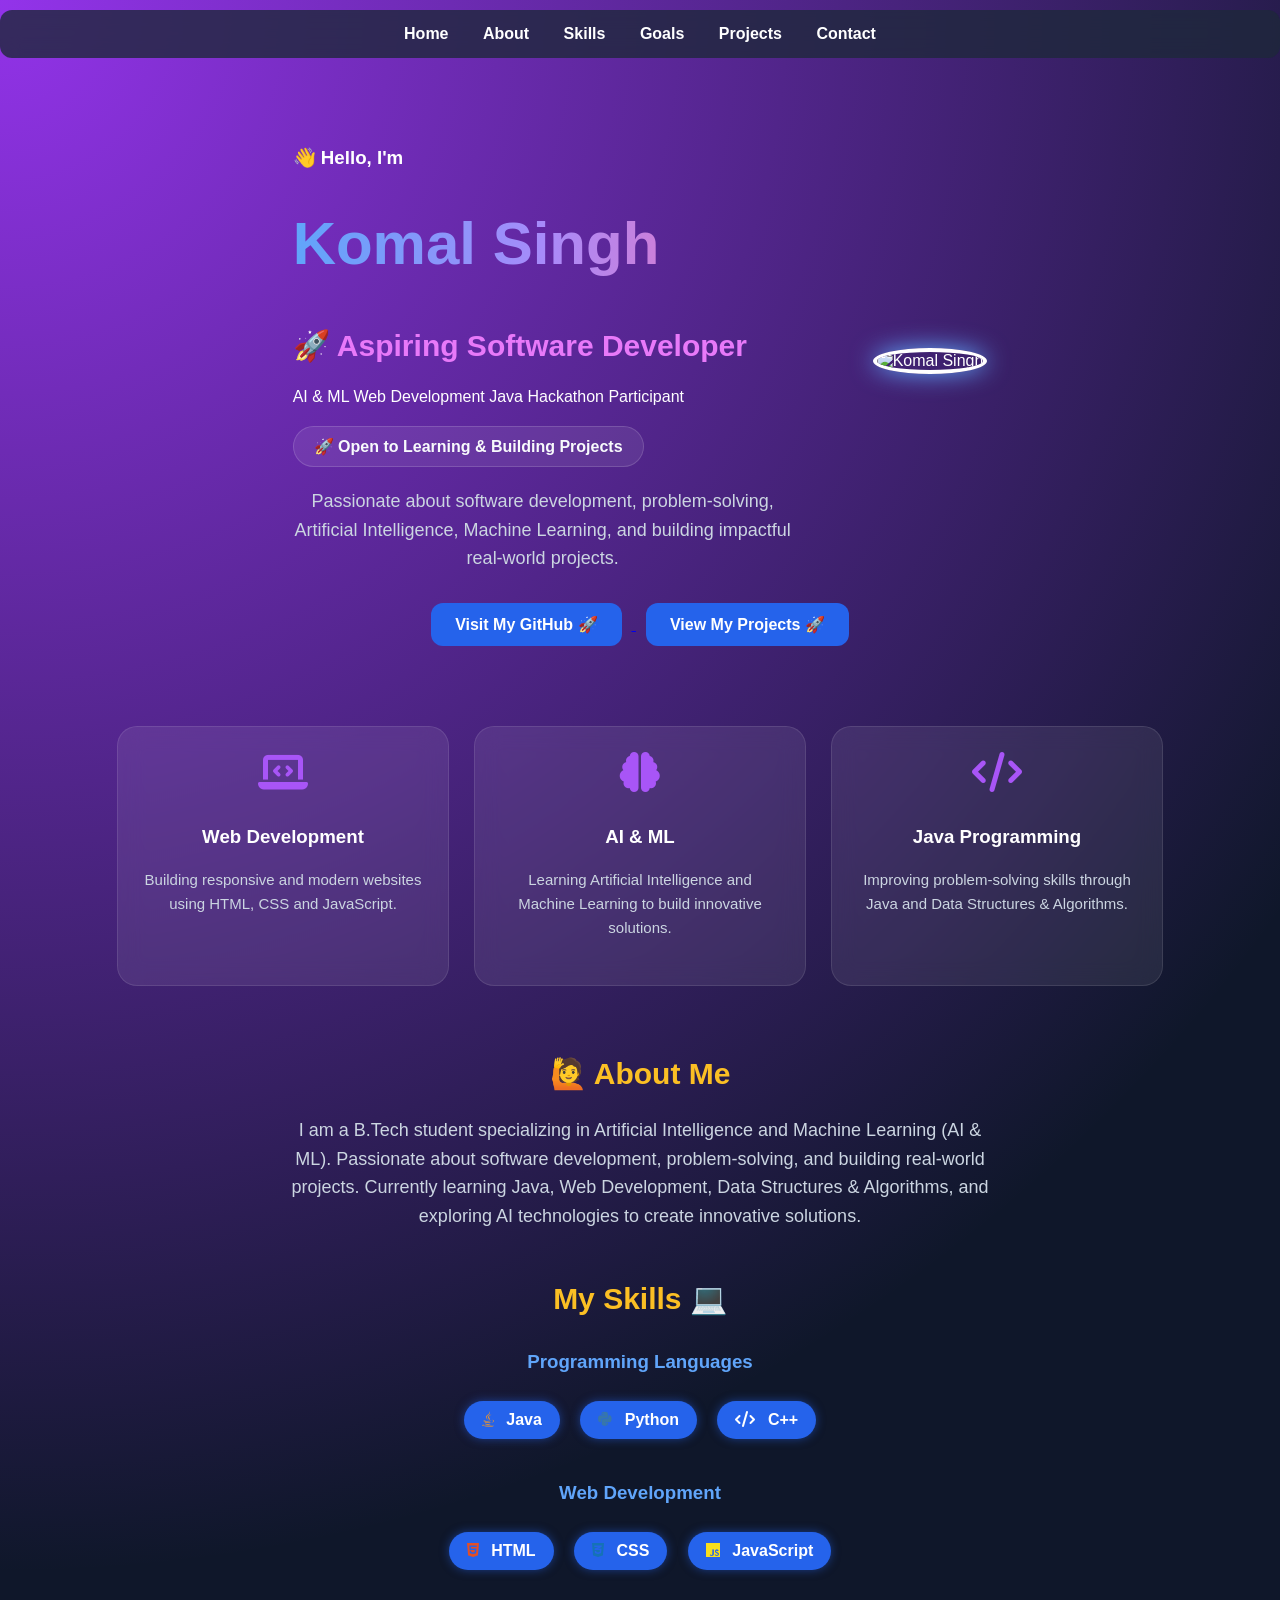
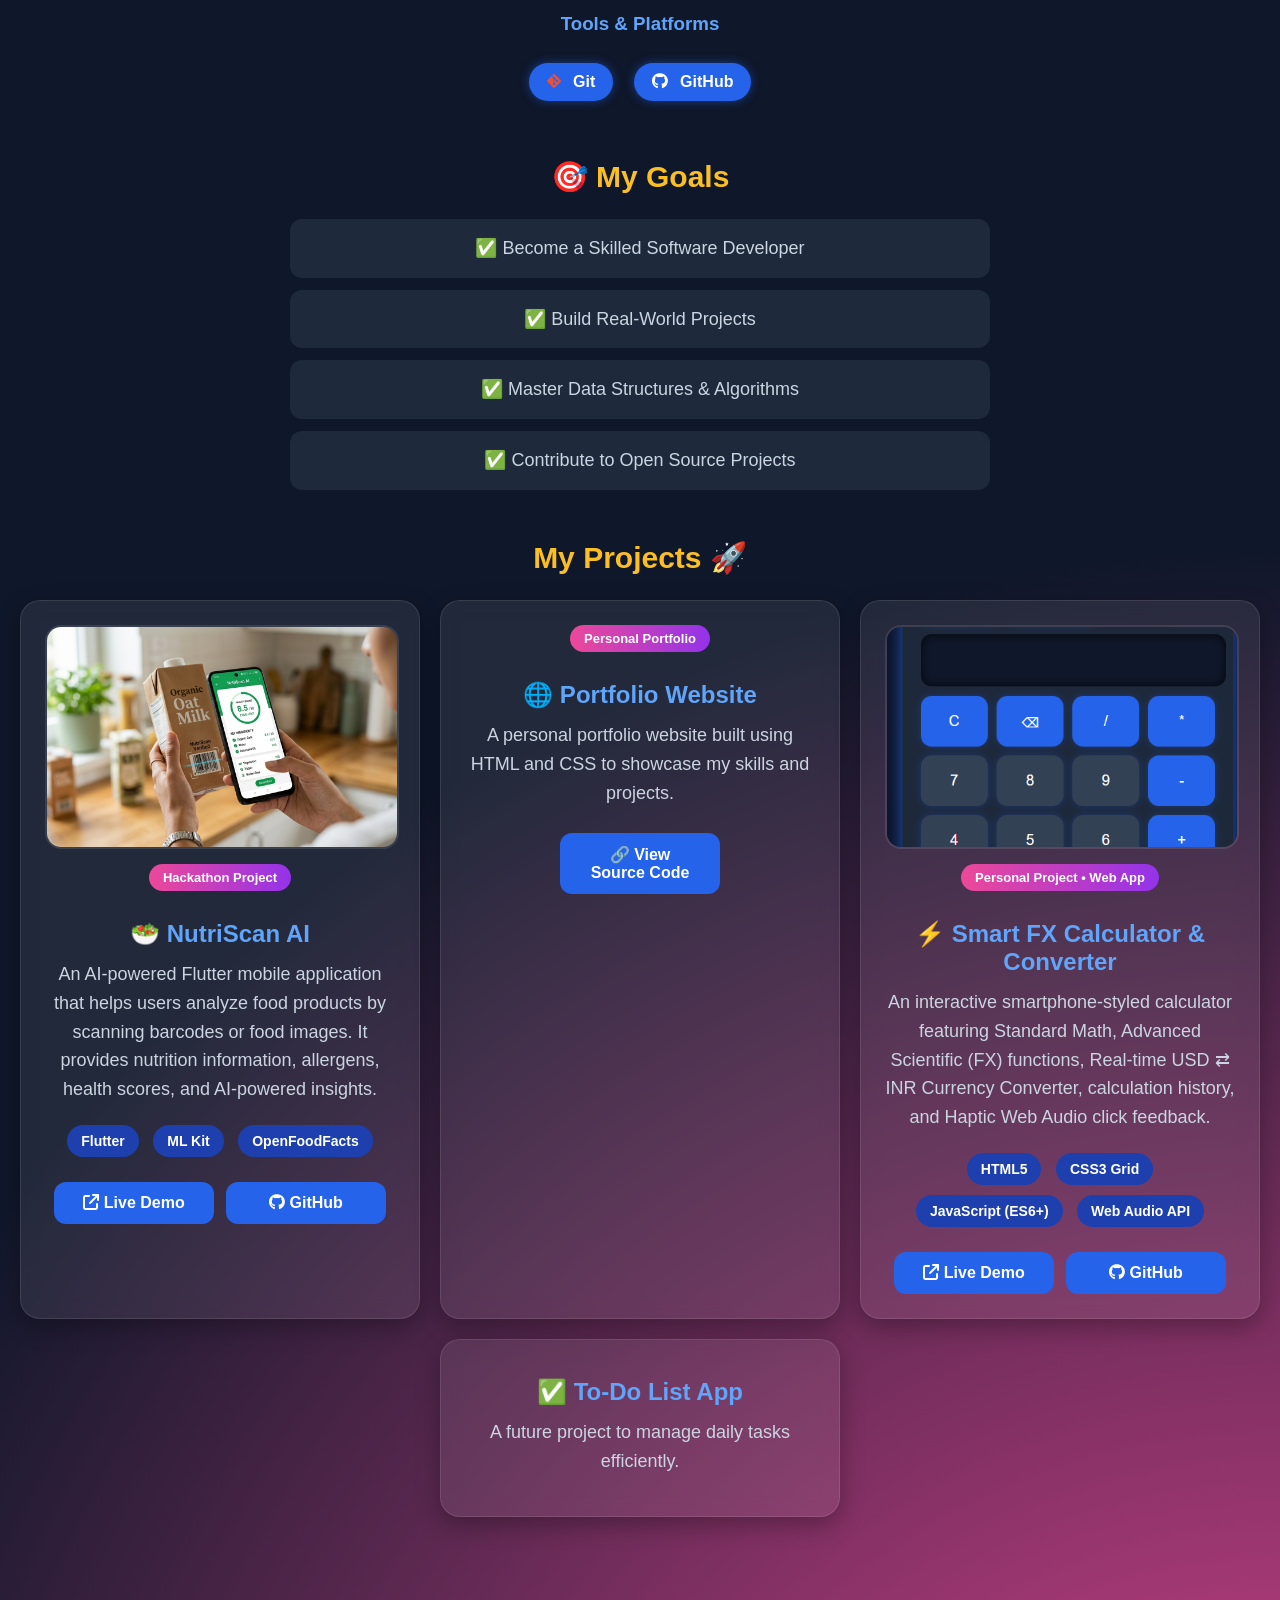
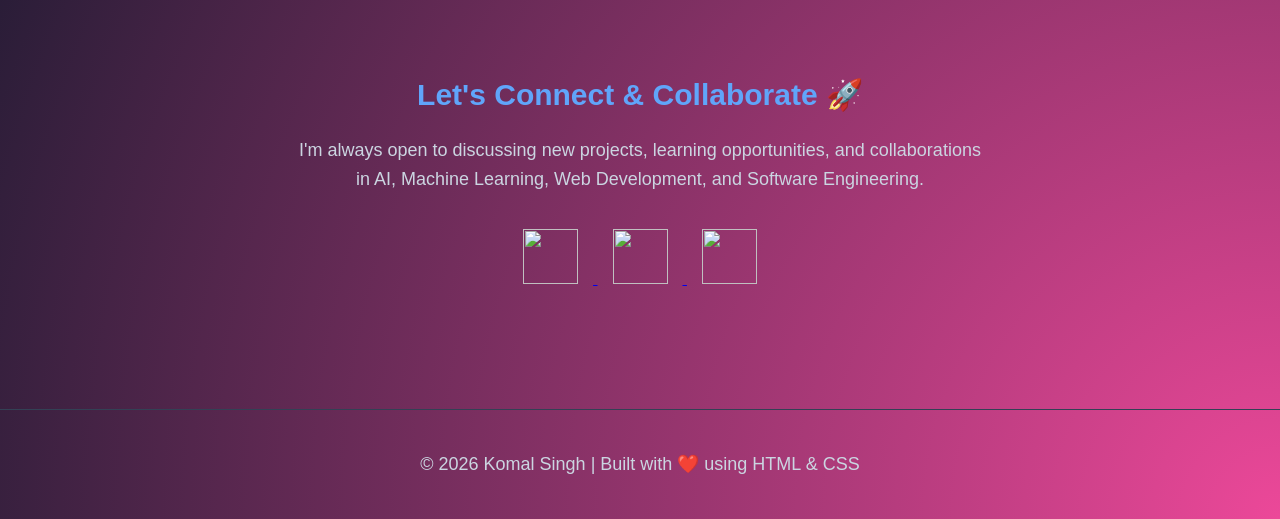
==== PortfolioWebsite/index.html @ 9d995c12 "Update portfolio live demo link" ====
<!DOCTYPE html>
<html>
<head>
    <title>Komal Singh Portfolio</title>

    <link rel="stylesheet" href="style.css">

    <link rel="stylesheet" href="https://cdnjs.cloudflare.com/ajax/libs/font-awesome/6.5.1/css/all.min.css">
</head>
<body>

<nav>
    <a href="#">Home</a>
    <a href="#about">About</a>
    <a href="#skills">Skills</a>
    <a href="#goals">Goals</a>
    <a href="#projects">Projects</a>
    <a href="#contact">Contact</a>
</nav>

    <div class="container">

<div class="hero">

<div class="hero-text">

<h3>👋 Hello, I'm</h3>

<h1>Komal Singh</h1>

<h2 id="typing-text">🎓 B.Tech CSE (AI & ML)</h2>

<div class="hero-badges">
    <span>AI & ML</span>
    <span>Web Development</span>
    <span>Java</span>
    <span>Hackathon Participant</span>
</div>
 <div class="hero-status">
    <span>🚀 Open to Learning & Building Projects</span>
</div>

<p>
Passionate about software development, problem-solving, Artificial Intelligence, Machine Learning, and building impactful real-world projects.
</p>


</div>

<div class="hero-image">

<img src="profile.jpg.png" alt="Komal Singh" class="profile-pic">

</div>

</div>


        <a href="https://github.com/komalsingh64" target="_blank">
    <button>Visit My GitHub 🚀</button>
</a>

<a href="#projects">
    <button>View My Projects 🚀</button>
</a>

<div class="highlights">

    <div class="highlight-card">
        <i class="fa-solid fa-laptop-code"></i>
        <h3>Web Development</h3>
        <p>Building responsive and modern websites using HTML, CSS and JavaScript.</p>
    </div>

    <div class="highlight-card">
        <i class="fa-solid fa-brain"></i>
        <h3>AI & ML</h3>
        <p>Learning Artificial Intelligence and Machine Learning to build innovative solutions.</p>
    </div>

    <div class="highlight-card">
        <i class="fa-solid fa-code"></i>
        <h3>Java Programming</h3>
        <p>Improving problem-solving skills through Java and Data Structures & Algorithms.</p>
    </div>

</div>

<h2 id="about">🙋 About Me</h2>

<p>
I am a B.Tech student specializing in Artificial Intelligence and Machine Learning (AI & ML). Passionate about software development, problem-solving, and building real-world projects. Currently learning Java, Web Development, Data Structures & Algorithms, and exploring AI technologies to create innovative solutions.
</p>
<h2 id="skills">My Skills 💻</h2>

<div class="skills-category">

    <h3>Programming Languages</h3>

    <div class="skills">

        <span><i class="fa-brands fa-java"></i> Java</span>

        <span><i class="fa-brands fa-python"></i> Python</span>

        <span><i class="fa-solid fa-code"></i> C++</span>

    </div>

    <h3>Web Development</h3>

    <div class="skills">

        <span><i class="fa-brands fa-html5"></i> HTML</span>

        <span><i class="fa-brands fa-css3-alt"></i> CSS</span>

        <span><i class="fa-brands fa-js"></i> JavaScript</span>

    </div>

    <h3>Tools & Platforms</h3>

    <div class="skills">

        <span><i class="fa-brands fa-git-alt"></i> Git</span>

        <span><i class="fa-brands fa-github"></i> GitHub</span>

    </div>

</div>
<h2 id="goals">🎯 My Goals</h2>

<div class="goals">
    <p>✅ Become a Skilled Software Developer</p>
    <p>✅ Build Real-World Projects</p>
    <p>✅ Master Data Structures & Algorithms</p>
    <p>✅ Contribute to Open Source Projects</p>
</div>

<h2 id="projects">My Projects 🚀</h2>

<div class="projects-container">

<div class="project">

    <img src="NutriScan.jpg.png" class="project-image" alt="NutriScan AI">

    <div class="project-tag">Hackathon Project</div>

    <h3>🥗 NutriScan AI</h3>

    <p>
        An AI-powered Flutter mobile application that helps users analyze food products by scanning barcodes or food images. It provides nutrition information, allergens, health scores, and AI-powered insights.
    </p>

    <div class="tech-stack">
        <span>Flutter</span>
        <span>ML Kit</span>
        <span>OpenFoodFacts</span>
    </div>

    <div class="project-buttons">

    <a href="https://komalsingh64.github.io/NutriScan/" target="_blank">
    <button>
        <i class="fa-solid fa-arrow-up-right-from-square"></i>
        Live Demo
    </button>
</a>

    <a href="https://github.com/komalsingh64/NutriScan" target="_blank">
    <button>
        <i class="fa-brands fa-github"></i>
        GitHub
    </button>
</a>
</div>

</div>


<div class="project">

    <div class="project-tag">Personal Portfolio</div>
    <h3>🌐 Portfolio Website</h3>

    <p>
        A personal portfolio website built using HTML and CSS to showcase my skills and projects.
    </p>

    <a href="https://github.com/komalsingh64" target="_blank">
        <button>🔗 View Source Code</button>
    </a>

</div>

<div class="project">

    <img src="images/calculator.jpg.png" class="project-image" alt="Smart FX Calculator">

    <div class="project-tag">Personal Project • Web App</div>
    <h3>⚡ Smart FX Calculator & Converter</h3>

    <p>
        An interactive smartphone-styled calculator featuring Standard Math, Advanced Scientific (FX) functions, Real-time USD ⇄ INR Currency Converter, calculation history, and Haptic Web Audio click feedback.
    </p>

    <div class="tech-stack">
        <span>HTML5</span>
        <span>CSS3 Grid</span>
        <span>JavaScript (ES6+)</span>
        <span>Web Audio API</span>
    </div>

    <div class="project-buttons">
        <a href="https://komalsingh64.github.io/MyProject/CalculatorApp/" target="_blank">
    <button>
        <i class="fa-solid fa-arrow-up-right-from-square"></i>
        Live Demo
    </button>
</a>

        <a href="https://github.com/komalsingh64/CalculatorApp" target="_blank">
            <button>
                <i class="fa-brands fa-github"></i>
                GitHub
            </button>
        </a>
    </div>

</div>

<div class="project">
    <h3>✅ To-Do List App</h3>
    <p>A future project to manage daily tasks efficiently.</p>
</div>
</div>
</div>
<div class="contact-box">

    <h2 id="contact">Let's Connect & Collaborate 🚀</h2>

    <p>
        I'm always open to discussing new projects, learning opportunities, and collaborations in AI, Machine Learning, Web Development, and Software Engineering.
    </p>

    <a href="mailto:komalsingh124jsr@gmail.com" target="_blank">
        <img src="https://img.icons8.com/fluency/48/gmail-new.png" class="social-icon">
    </a>

    <a href="https://github.com/komalsingh64" target="_blank">
        <img src="https://img.icons8.com/ios-glyphs/90/github.png" class="social-icon">
    </a>

    <a href="https://www.linkedin.com/in/komal-singh-94a67a343/" target="_blank">
    <img src="https://img.icons8.com/color/96/linkedin.png" class="social-icon">
</a>

</div>
<footer>
    <p>© 2026 Komal Singh | Built with ❤️ using HTML & CSS</p>
</footer>

</div>
<script src="script.js"></script>
</body>
</html>
---- PortfolioWebsite/style.css ----
html{
    scroll-behavior:smooth;
}
body{
    margin:0;
    color:white;
    font-family:Arial,sans-serif;

    background:
radial-gradient(circle at top left,#9333ea 0%,transparent 40%),
radial-gradient(circle at bottom right,#ec4899 0%,transparent 40%),
#0f172a;
}

.container{
    text-align:center;
    margin-top:80px;
}

h1{
    font-size:50px;

    background:linear-gradient(
        90deg,
        #60a5fa,
        #a78bfa,
        #f472b6
    );

    -webkit-background-clip:text;
    -webkit-text-fill-color:transparent;
}
h2{
    color:#fbbf24;
    font-size:30px;
    margin-top:15px;
}

p{
    color:#cbd5e1;
    font-size:18px;
    max-width:700px;
    margin:20px auto;
    line-height:1.6;
    text-align:center;
}

button{
    background:#2563eb;
    color:white;
    border:none;
    padding:12px 24px;
    border-radius:12px;
    cursor:pointer;
    font-size:16px;
    margin:10px;
    font-weight:bold;
}
button:hover{
    transform:scale(1.05);
    transition:0.3s;
}
.skills{
    margin-top:20px;
}

.skills span{
    display:inline-block;
    background:#2563eb;
    color:white;
    padding:10px 18px;
    margin:8px;
    border-radius:20px;
    font-weight:bold;
    transition:0.3s;
    box-shadow:0 0 10px rgba(37,99,235,0.5);
}
.skills span:hover{
    transform:scale(1.1);
}
.project{
    background:rgba(255,255,255,0.08);
    backdrop-filter:blur(10px);

    width:350px;
    padding:20px;
    border-radius:20px;

    border:1px solid rgba(255,255,255,0.1);

    box-shadow:0 8px 25px rgba(0,0,0,0.3);

    transition:0.4s;
}

.project:hover{
    transform:translateY(-8px);
    box-shadow:0 0 20px #60a5fa;
}
.profile-pic{
    width:150px;
    height:150px;
    border-radius:50%;
    object-fit:cover;
    border:4px solid white;
    box-shadow:0 0 25px #60a5fa;
}
button{
    margin:10px;
}
.contact{
    margin-top:30px;
}
.social-icon{
    width:45px;
    height:45px;
    margin:10px;
    transition:0.3s;
}

.social-icon:hover{
    transform:scale(1.15);
}
h2{
    margin-top:50px;
}
nav{
    background:rgba(30,41,59,0.8);
    backdrop-filter:blur(10px);
    padding:15px;
    border-radius:12px;
    text-align:center;
    margin-bottom:20px;

    position:sticky;
    top:10px;
    z-index:100;
}

nav a{
    color:white;
    text-decoration:none;
    margin:15px;
    font-weight:bold;
}

nav a:hover{
    color:#60a5fa;
}
.projects-container{
    display:flex;
    justify-content:center;
    flex-wrap:wrap;
    gap:20px;
}
.contact-box{
    text-align:center;
    margin-top:60px;
    margin-bottom:50px;
}
footer{
    margin-top:50px;
    padding:20px;
    text-align:center;
    color:#94a3b8;
    border-top:1px solid #334155;
}
.container{
    animation:fadeIn 1.5s ease;
}

@keyframes fadeIn{
    from{
        opacity:0;
        transform:translateY(30px);
    }

    to{
        opacity:1;
        transform:translateY(0);
    }
}
.goals{
    max-width:700px;
    margin:auto;
}

.goals p{
    background:#1e293b;
    padding:15px;
    border-radius:12px;
    margin:12px 0;
}
.fade{
    opacity:0;
    transition:opacity 0.5s;
}
.project-image{
    width:100%;
    height:250px;
    object-fit:cover;
    border-radius:15px;
    margin-bottom:15px;
    border:2px solid rgba(255,255,255,0.1);
}
.tech-stack{
    margin:15px 0;
}

.tech-stack{
    margin:15px 0;
}

.tech-stack span{
    display:inline-block;
    background:#1e40af;
    padding:8px 14px;
    border-radius:20px;
    margin:5px;
    font-size:14px;
    font-weight:bold;
}
.hero{
    display:flex;
    justify-content:center;
    align-items:center;
    gap:80px;
    flex-wrap:wrap;
}

.hero-text{
    max-width:500px;
    text-align:left;
}

.hero-text h1{
    font-size:60px;
}

.hero-text h2{
    color:#60a5fa;
}

.hero-image{
    text-align:center;
}

.profile-pic{
    width:260px;
    height:260px;
}
.skills i{
    margin-right:8px;
}
.fa-html5{
    color:#E34F26;
}

.fa-css3-alt{
    color:#1572B6;
}

.fa-js{
    color:#F7DF1E;
}

.fa-java{
    color:#f89820;
}

.fa-python{
    color:#3776AB;
}

.fa-github{
    color:white;
}

.fa-git-alt{
    color:#F05032;
}
.skills-category{
    max-width:900px;
    margin:auto;
}

.skills-category h3{
    color:#60a5fa;
    margin-top:35px;
    margin-bottom:15px;
}
.project h3{
    color:#60a5fa;
    font-size:24px;
    margin-top:10px;
}
.project button{
    width:160px;
}
.contact-box{
    max-width:800px;
    margin:80px auto;
    padding:30px;
}

.contact-box h2{
    color:#60a5fa;
}

.contact-box p{
    font-size:18px;
}
.social-icon{
    width:55px;
    height:55px;
    margin:15px;
    transition:0.3s;
}

.social-icon:hover{
    transform:translateY(-5px) scale(1.1);
}
#typing-text{
    color:#e879f9;
    font-weight:600;
}
.hero-status{
    margin:20px 0;
}

.hero-status span{
    display:inline-block;
    padding:10px 20px;
    background:rgba(255,255,255,0.08);
    border:1px solid rgba(255,255,255,0.15);
    border-radius:30px;
    color:#f8fafc;
    font-weight:600;
}
.highlights{
    display:flex;
    justify-content:center;
    flex-wrap:wrap;
    gap:25px;
    margin:70px 0;
}

.highlight-card{
    width:280px;
    padding:25px;
    background:rgba(255,255,255,0.08);
    backdrop-filter:blur(12px);
    border-radius:20px;
    text-align:center;
    transition:0.4s;
    border:1px solid rgba(255,255,255,0.1);
}

.highlight-card i{
    font-size:40px;
    color:#a855f7;
    margin-bottom:15px;
}

.highlight-card h3{
    color:white;
    margin-bottom:10px;
}

.highlight-card p{
    font-size:15px;
    color:#cbd5e1;
}

.highlight-card:hover{
    transform:translateY(-8px);
    box-shadow:0 0 25px rgba(168,85,247,0.4);
}
.project-tag{

    display:inline-block;

    background:linear-gradient(90deg,#ec4899,#9333ea);

    color:white;

    padding:6px 14px;

    border-radius:20px;

    font-size:13px;

    font-weight:bold;

    margin-bottom:15px;
}
.social-links{

margin-top:25px;

}

.social-links a{

display:inline-flex;

justify-content:center;

align-items:center;

width:50px;

height:50px;

margin:10px;

border-radius:50%;

background:rgba(255,255,255,.08);

color:white;

font-size:22px;

text-decoration:none;

transition:.4s;

}

.social-links a:hover{

transform:translateY(-8px);

background:#9333ea;

box-shadow:0 0 20px rgba(147,51,234,.5);

}
.project-buttons {
    display: flex;
    justify-content: center;
    align-items: center;
    gap: 12px;
    margin-top: 20px;
}

.project-buttons a {
    text-decoration: none;
}

.project-buttons button {
    margin: 0;
}
.project-image {
    width: 100%;
    height: 220px;
    object-fit: cover;
    border-radius: 16px;
    display: block;
}
.project {
    padding: 24px;
}

.project h3 {
    margin: 14px 0 12px;
}

.project p {
    margin: 0 0 16px;
}
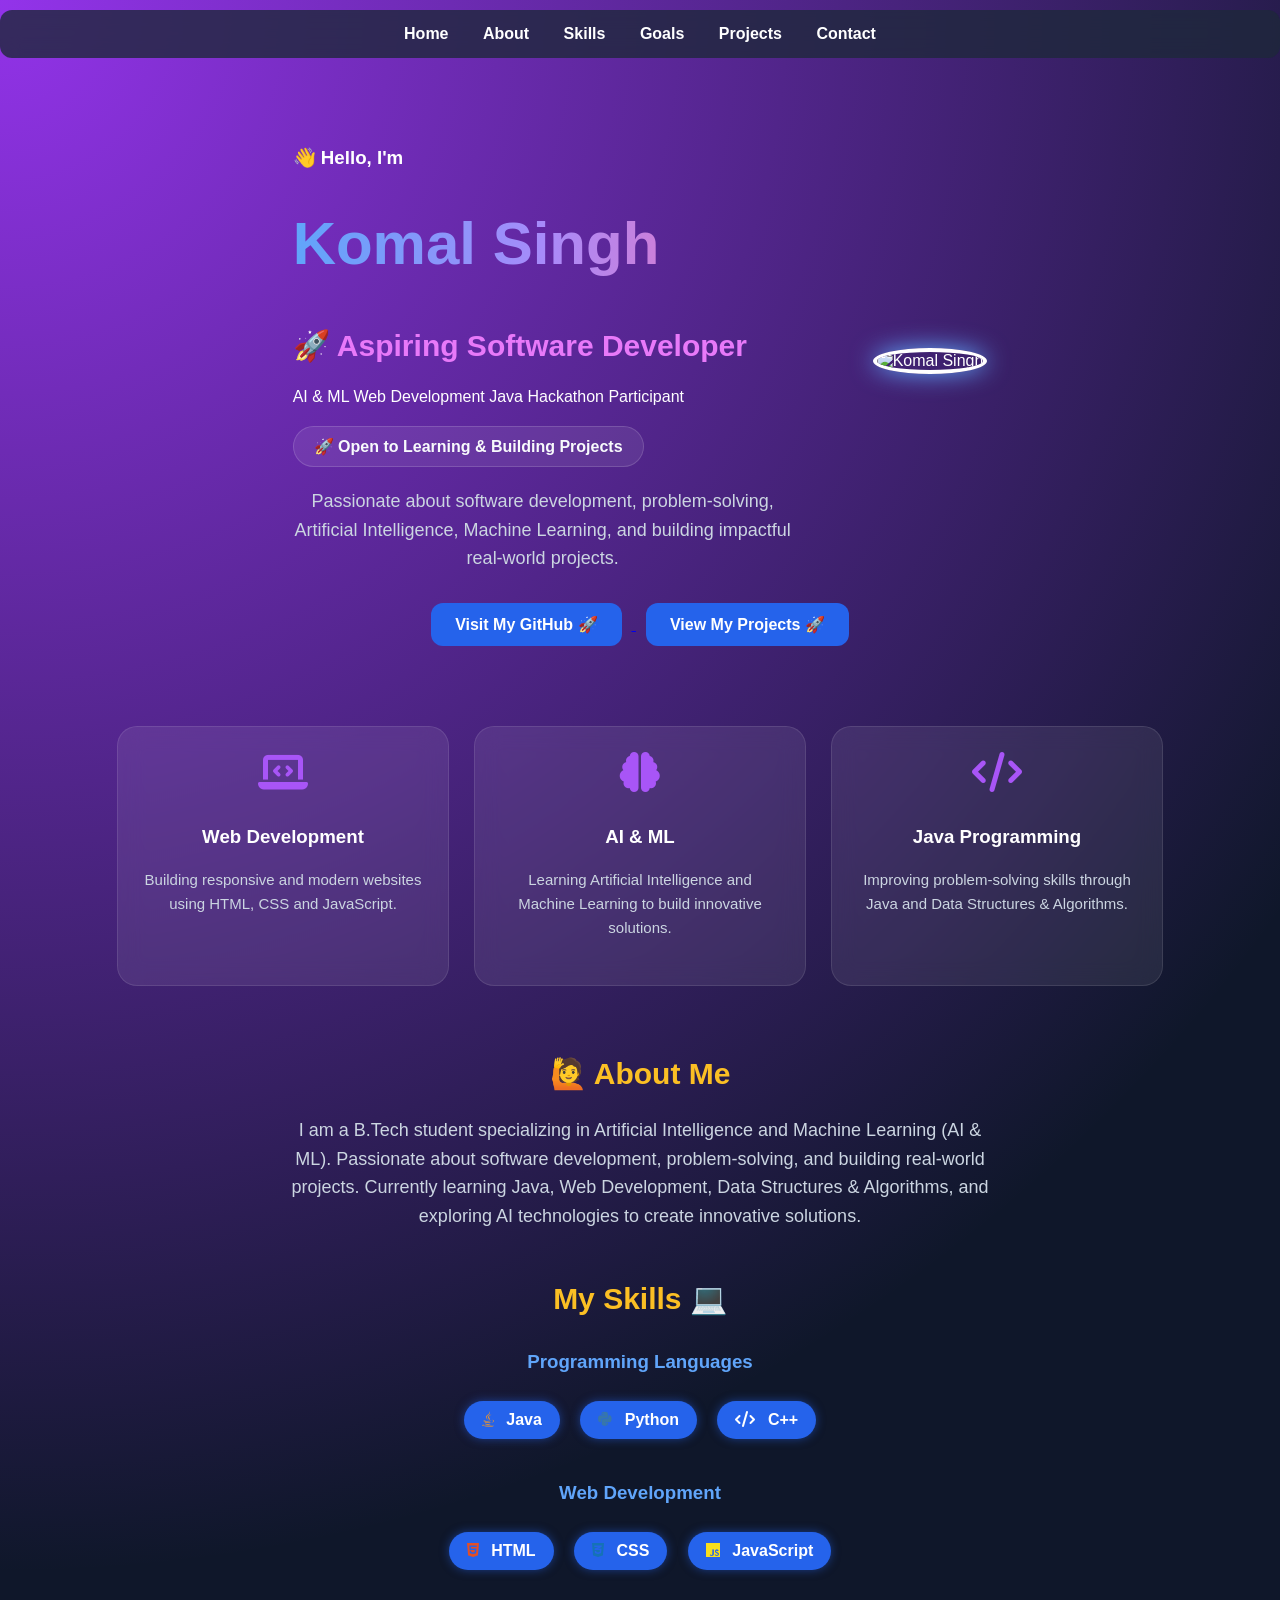
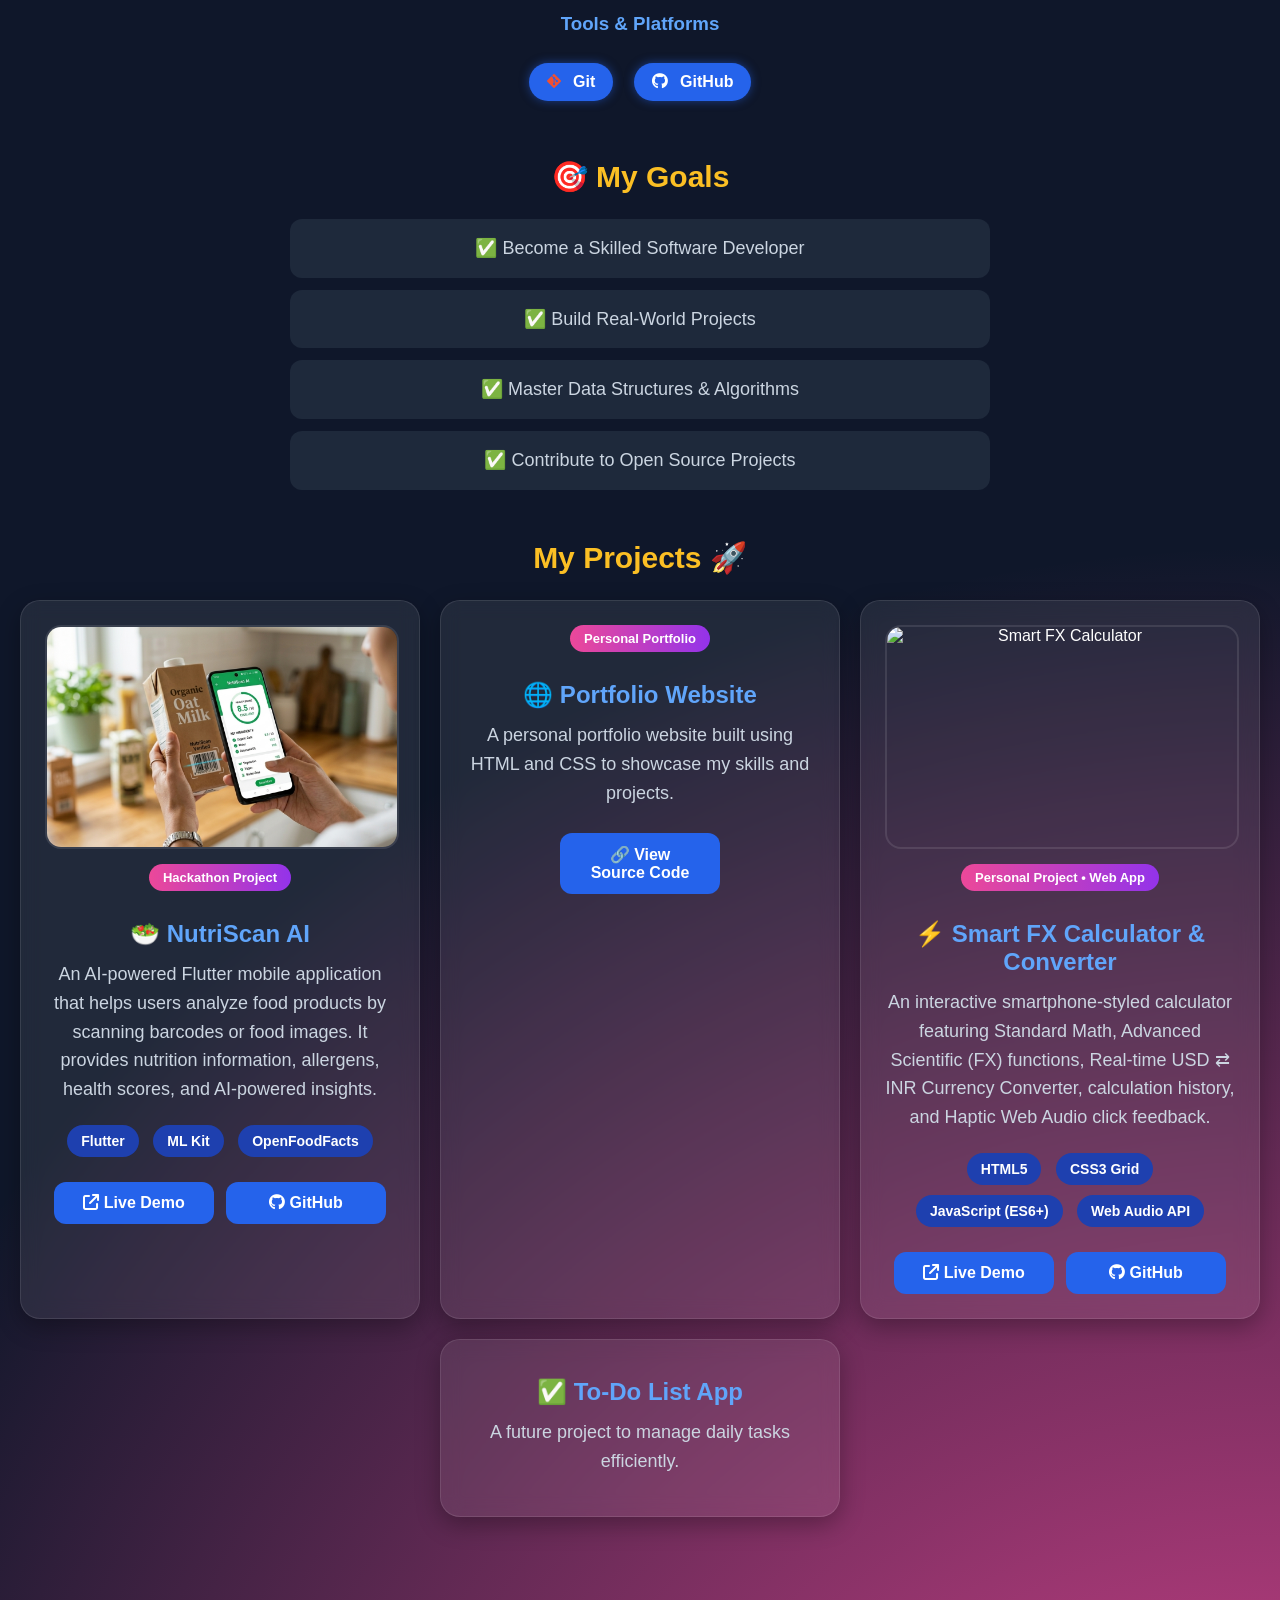
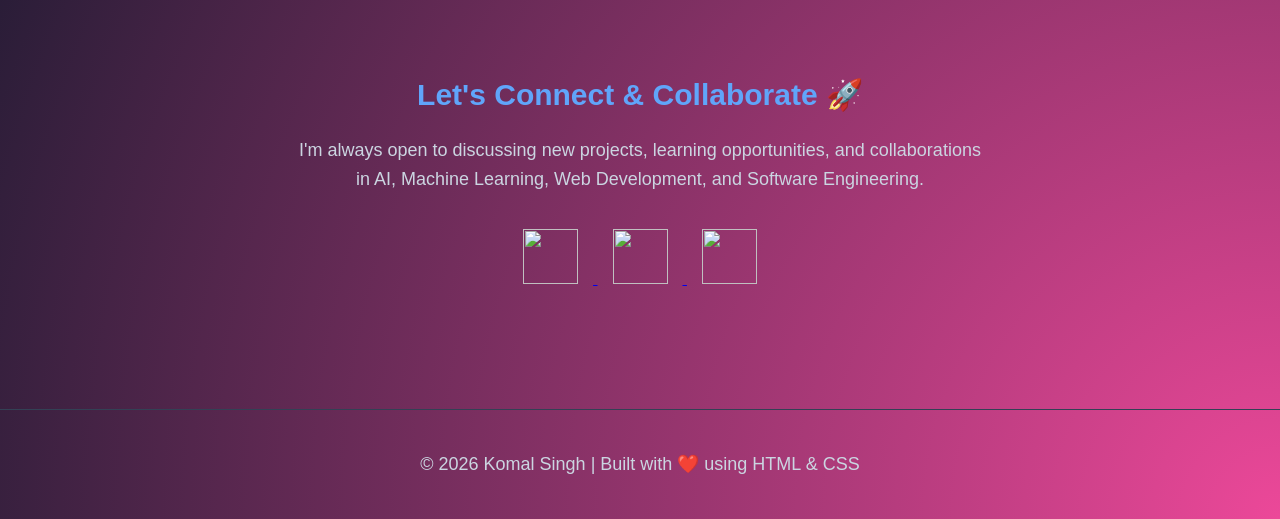
==== commit 60b331da: "Fix UI: Premium Linear Glassmorphism TaskMaster Dashboard" ====
--- a/PortfolioWebsite/index.html
+++ b/PortfolioWebsite/index.html
@@ -198,7 +198,7 @@
 
 <div class="project">
 
-    <img src="images/calculator.jpg.png" class="project-image" alt="Smart FX Calculator">
+    <img src="Calculator.jpg.png" class="project-image" alt="Smart FX Calculator">
 
     <div class="project-tag">Personal Project • Web App</div>
     <h3>⚡ Smart FX Calculator & Converter</h3>
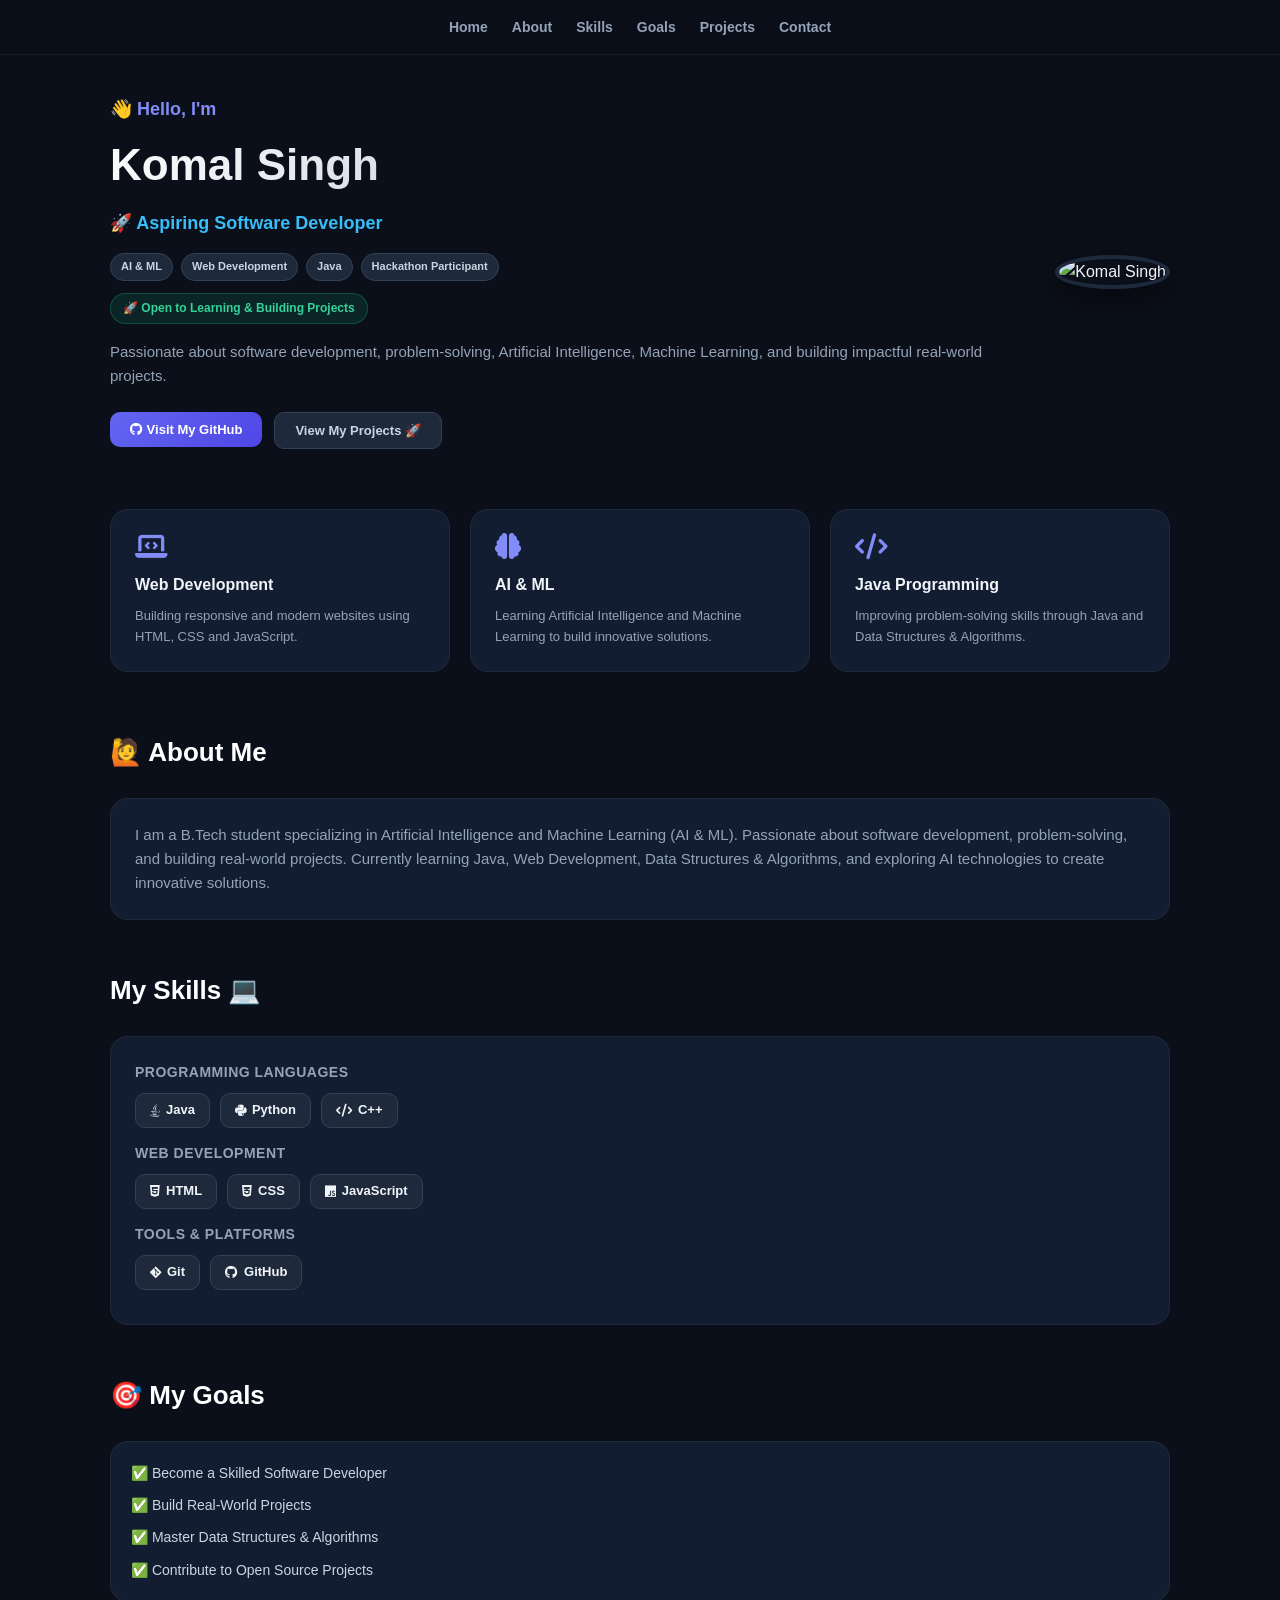
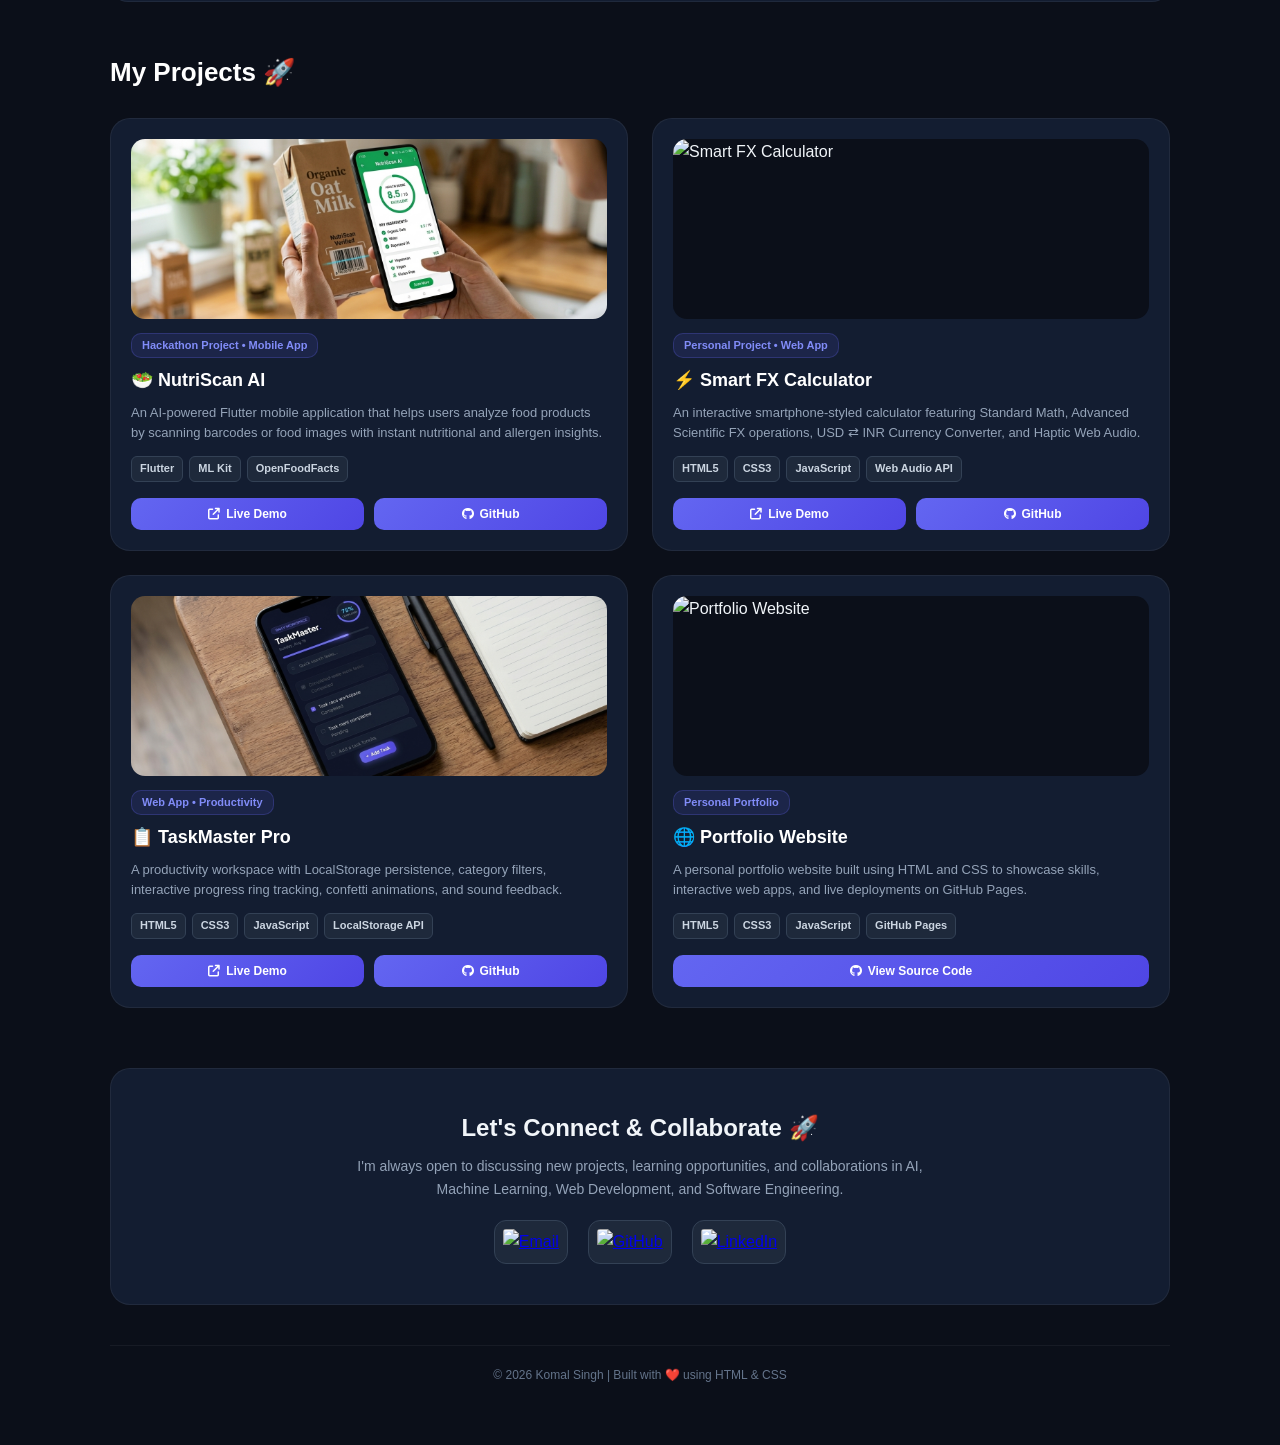
==== commit 5b8066cc: "Update complete portfolio layout and projects" ====
--- a/PortfolioWebsite/index.html
+++ b/PortfolioWebsite/index.html
@@ -1,10 +1,10 @@
 <!DOCTYPE html>
-<html>
+<html lang="en">
 <head>
+    <meta charset="UTF-8">
+    <meta name="viewport" content="width=device-width, initial-scale=1.0">
     <title>Komal Singh Portfolio</title>
-
     <link rel="stylesheet" href="style.css">
-
     <link rel="stylesheet" href="https://cdnjs.cloudflare.com/ajax/libs/font-awesome/6.5.1/css/all.min.css">
 </head>
 <body>
@@ -18,252 +18,230 @@
     <a href="#contact">Contact</a>
 </nav>
 
-    <div class="container">
-
-<div class="hero">
-
-<div class="hero-text">
-
-<h3>👋 Hello, I'm</h3>
-
-<h1>Komal Singh</h1>
-
-<h2 id="typing-text">🎓 B.Tech CSE (AI & ML)</h2>
-
-<div class="hero-badges">
-    <span>AI & ML</span>
-    <span>Web Development</span>
-    <span>Java</span>
-    <span>Hackathon Participant</span>
+<div class="container">
+
+    <!-- Hero Section -->
+    <div class="hero">
+        <div class="hero-text">
+            <h3>👋 Hello, I'm</h3>
+            <h1>Komal Singh</h1>
+            <h2 id="typing-text">🎓 B.Tech CSE (AI & ML)</h2>
+
+            <div class="hero-badges">
+                <span>AI & ML</span>
+                <span>Web Development</span>
+                <span>Java</span>
+                <span>Hackathon Participant</span>
+            </div>
+            
+            <div class="hero-status">
+                <span>🚀 Open to Learning & Building Projects</span>
+            </div>
+
+            <p>
+                Passionate about software development, problem-solving, Artificial Intelligence, Machine Learning, and building impactful real-world projects.
+            </p>
+
+            <div class="hero-cta">
+                <a href="https://github.com/komalsingh64" target="_blank">
+                    <button class="primary-btn"><i class="fa-brands fa-github"></i> Visit My GitHub</button>
+                </a>
+                <a href="#projects">
+                    <button class="secondary-btn">View My Projects 🚀</button>
+                </a>
+            </div>
+        </div>
+
+        <div class="hero-image">
+            <img src="profile.jpg.png" alt="Komal Singh" class="profile-pic">
+        </div>
+    </div>
+
+    <!-- Highlights -->
+    <div class="highlights">
+        <div class="highlight-card">
+            <i class="fa-solid fa-laptop-code"></i>
+            <h3>Web Development</h3>
+            <p>Building responsive and modern websites using HTML, CSS and JavaScript.</p>
+        </div>
+
+        <div class="highlight-card">
+            <i class="fa-solid fa-brain"></i>
+            <h3>AI & ML</h3>
+            <p>Learning Artificial Intelligence and Machine Learning to build innovative solutions.</p>
+        </div>
+
+        <div class="highlight-card">
+            <i class="fa-solid fa-code"></i>
+            <h3>Java Programming</h3>
+            <p>Improving problem-solving skills through Java and Data Structures & Algorithms.</p>
+        </div>
+    </div>
+
+    <!-- About Me -->
+    <h2 id="about" class="section-heading">🙋 About Me</h2>
+    <p class="about-text">
+        I am a B.Tech student specializing in Artificial Intelligence and Machine Learning (AI & ML). Passionate about software development, problem-solving, and building real-world projects. Currently learning Java, Web Development, Data Structures & Algorithms, and exploring AI technologies to create innovative solutions.
+    </p>
+
+    <!-- Skills -->
+    <h2 id="skills" class="section-heading">My Skills 💻</h2>
+    <div class="skills-category">
+        <h3>Programming Languages</h3>
+        <div class="skills">
+            <span><i class="fa-brands fa-java"></i> Java</span>
+            <span><i class="fa-brands fa-python"></i> Python</span>
+            <span><i class="fa-solid fa-code"></i> C++</span>
+        </div>
+
+        <h3>Web Development</h3>
+        <div class="skills">
+            <span><i class="fa-brands fa-html5"></i> HTML</span>
+            <span><i class="fa-brands fa-css3-alt"></i> CSS</span>
+            <span><i class="fa-brands fa-js"></i> JavaScript</span>
+        </div>
+
+        <h3>Tools & Platforms</h3>
+        <div class="skills">
+            <span><i class="fa-brands fa-git-alt"></i> Git</span>
+            <span><i class="fa-brands fa-github"></i> GitHub</span>
+        </div>
+    </div>
+
+    <!-- Goals -->
+    <h2 id="goals" class="section-heading">🎯 My Goals</h2>
+    <div class="goals">
+        <p>✅ Become a Skilled Software Developer</p>
+        <p>✅ Build Real-World Projects</p>
+        <p>✅ Master Data Structures & Algorithms</p>
+        <p>✅ Contribute to Open Source Projects</p>
+    </div>
+
+    <!-- Projects Section -->
+    <h2 id="projects" class="section-heading">My Projects 🚀</h2>
+    <div class="projects-container">
+
+        <!-- 1. NutriScan AI -->
+        <div class="project">
+            <img src="NutriScan.jpg.png" class="project-image" alt="NutriScan AI">
+            <div class="project-tag">Hackathon Project • Mobile App</div>
+            <h3>🥗 NutriScan AI</h3>
+            <p>
+                An AI-powered Flutter mobile application that helps users analyze food products by scanning barcodes or food images with instant nutritional and allergen insights.
+            </p>
+            <div class="tech-stack">
+                <span>Flutter</span>
+                <span>ML Kit</span>
+                <span>OpenFoodFacts</span>
+            </div>
+            <div class="project-buttons">
+                <a href="https://komalsingh64.github.io/NutriScan/" target="_blank">
+                    <button><i class="fa-solid fa-arrow-up-right-from-square"></i> Live Demo</button>
+                </a>
+                <a href="https://github.com/komalsingh64/NutriScan" target="_blank">
+                    <button><i class="fa-brands fa-github"></i> GitHub</button>
+                </a>
+            </div>
+        </div>
+
+        <!-- 2. Smart FX Calculator -->
+        <div class="project">
+            <img src="Calculator.jpg.png" class="project-image" alt="Smart FX Calculator">
+            <div class="project-tag">Personal Project • Web App</div>
+            <h3>⚡ Smart FX Calculator</h3>
+            <p>
+                An interactive smartphone-styled calculator featuring Standard Math, Advanced Scientific FX operations, USD ⇄ INR Currency Converter, and Haptic Web Audio.
+            </p>
+            <div class="tech-stack">
+                <span>HTML5</span>
+                <span>CSS3</span>
+                <span>JavaScript</span>
+                <span>Web Audio API</span>
+            </div>
+            <div class="project-buttons">
+                <a href="https://komalsingh64.github.io/MyProject/CalculatorApp/" target="_blank">
+                    <button><i class="fa-solid fa-arrow-up-right-from-square"></i> Live Demo</button>
+                </a>
+                <a href="https://github.com/komalsingh64/CalculatorApp" target="_blank">
+                    <button><i class="fa-brands fa-github"></i> GitHub</button>
+                </a>
+            </div>
+        </div>
+
+        <!-- 3. TaskMaster Pro -->
+        <div class="project">
+            <img src="TodoApp.jpg.png" class="project-image" alt="TaskMaster Pro">
+            <div class="project-tag">Web App • Productivity</div>
+            <h3>📋 TaskMaster Pro</h3>
+            <p>
+                A productivity workspace with LocalStorage persistence, category filters, interactive progress ring tracking, confetti animations, and sound feedback.
+            </p>
+            <div class="tech-stack">
+                <span>HTML5</span>
+                <span>CSS3</span>
+                <span>JavaScript</span>
+                <span>LocalStorage API</span>
+            </div>
+            <div class="project-buttons">
+                <a href="https://komalsingh64.github.io/TodoApp/" target="_blank">
+                    <button><i class="fa-solid fa-arrow-up-right-from-square"></i> Live Demo</button>
+                </a>
+                <a href="https://github.com/komalsingh64/TodoApp" target="_blank">
+                    <button><i class="fa-brands fa-github"></i> GitHub</button>
+                </a>
+            </div>
+        </div>
+
+        <!-- 4. Portfolio Website -->
+        <div class="project">
+            <img src="profile.jpg.png" class="project-image" alt="Portfolio Website">
+            <div class="project-tag">Personal Portfolio</div>
+            <h3>🌐 Portfolio Website</h3>
+            <p>
+                A personal portfolio website built using HTML and CSS to showcase skills, interactive web apps, and live deployments on GitHub Pages.
+            </p>
+            <div class="tech-stack">
+                <span>HTML5</span>
+                <span>CSS3</span>
+                <span>JavaScript</span>
+                <span>GitHub Pages</span>
+            </div>
+            <div class="project-buttons">
+                <a href="https://github.com/komalsingh64/PortfolioWebsite" target="_blank" style="width: 100%;">
+                    <button><i class="fa-brands fa-github"></i> View Source Code</button>
+                </a>
+            </div>
+        </div>
+
+    </div> <!-- End of projects-container -->
+
+    <!-- Contact Box -->
+    <div class="contact-box" id="contact">
+        <h2>Let's Connect & Collaborate 🚀</h2>
+        <p>
+            I'm always open to discussing new projects, learning opportunities, and collaborations in AI, Machine Learning, Web Development, and Software Engineering.
+        </p>
+
+        <div class="social-links">
+            <a href="mailto:komalsingh124jsr@gmail.com" target="_blank" title="Email">
+                <img src="https://img.icons8.com/fluency/48/gmail-new.png" class="social-icon" alt="Email">
+            </a>
+            <a href="https://github.com/komalsingh64" target="_blank" title="GitHub">
+                <img src="https://img.icons8.com/ios-glyphs/90/github.png" class="social-icon" alt="GitHub">
+            </a>
+            <a href="https://www.linkedin.com/in/komal-singh-94a67a343/" target="_blank" title="LinkedIn">
+                <img src="https://img.icons8.com/color/96/linkedin.png" class="social-icon" alt="LinkedIn">
+            </a>
+        </div>
+    </div>
+
+    <!-- Footer -->
+    <footer>
+        <p>© 2026 Komal Singh | Built with ❤️ using HTML & CSS</p>
+    </footer>
+
 </div>
- <div class="hero-status">
-    <span>🚀 Open to Learning & Building Projects</span>
-</div>
-
-<p>
-Passionate about software development, problem-solving, Artificial Intelligence, Machine Learning, and building impactful real-world projects.
-</p>
-
-
-</div>
-
-<div class="hero-image">
-
-<img src="profile.jpg.png" alt="Komal Singh" class="profile-pic">
-
-</div>
-
-</div>
-
-
-        <a href="https://github.com/komalsingh64" target="_blank">
-    <button>Visit My GitHub 🚀</button>
-</a>
-
-<a href="#projects">
-    <button>View My Projects 🚀</button>
-</a>
-
-<div class="highlights">
-
-    <div class="highlight-card">
-        <i class="fa-solid fa-laptop-code"></i>
-        <h3>Web Development</h3>
-        <p>Building responsive and modern websites using HTML, CSS and JavaScript.</p>
-    </div>
-
-    <div class="highlight-card">
-        <i class="fa-solid fa-brain"></i>
-        <h3>AI & ML</h3>
-        <p>Learning Artificial Intelligence and Machine Learning to build innovative solutions.</p>
-    </div>
-
-    <div class="highlight-card">
-        <i class="fa-solid fa-code"></i>
-        <h3>Java Programming</h3>
-        <p>Improving problem-solving skills through Java and Data Structures & Algorithms.</p>
-    </div>
-
-</div>
-
-<h2 id="about">🙋 About Me</h2>
-
-<p>
-I am a B.Tech student specializing in Artificial Intelligence and Machine Learning (AI & ML). Passionate about software development, problem-solving, and building real-world projects. Currently learning Java, Web Development, Data Structures & Algorithms, and exploring AI technologies to create innovative solutions.
-</p>
-<h2 id="skills">My Skills 💻</h2>
-
-<div class="skills-category">
-
-    <h3>Programming Languages</h3>
-
-    <div class="skills">
-
-        <span><i class="fa-brands fa-java"></i> Java</span>
-
-        <span><i class="fa-brands fa-python"></i> Python</span>
-
-        <span><i class="fa-solid fa-code"></i> C++</span>
-
-    </div>
-
-    <h3>Web Development</h3>
-
-    <div class="skills">
-
-        <span><i class="fa-brands fa-html5"></i> HTML</span>
-
-        <span><i class="fa-brands fa-css3-alt"></i> CSS</span>
-
-        <span><i class="fa-brands fa-js"></i> JavaScript</span>
-
-    </div>
-
-    <h3>Tools & Platforms</h3>
-
-    <div class="skills">
-
-        <span><i class="fa-brands fa-git-alt"></i> Git</span>
-
-        <span><i class="fa-brands fa-github"></i> GitHub</span>
-
-    </div>
-
-</div>
-<h2 id="goals">🎯 My Goals</h2>
-
-<div class="goals">
-    <p>✅ Become a Skilled Software Developer</p>
-    <p>✅ Build Real-World Projects</p>
-    <p>✅ Master Data Structures & Algorithms</p>
-    <p>✅ Contribute to Open Source Projects</p>
-</div>
-
-<h2 id="projects">My Projects 🚀</h2>
-
-<div class="projects-container">
-
-<div class="project">
-
-    <img src="NutriScan.jpg.png" class="project-image" alt="NutriScan AI">
-
-    <div class="project-tag">Hackathon Project</div>
-
-    <h3>🥗 NutriScan AI</h3>
-
-    <p>
-        An AI-powered Flutter mobile application that helps users analyze food products by scanning barcodes or food images. It provides nutrition information, allergens, health scores, and AI-powered insights.
-    </p>
-
-    <div class="tech-stack">
-        <span>Flutter</span>
-        <span>ML Kit</span>
-        <span>OpenFoodFacts</span>
-    </div>
-
-    <div class="project-buttons">
-
-    <a href="https://komalsingh64.github.io/NutriScan/" target="_blank">
-    <button>
-        <i class="fa-solid fa-arrow-up-right-from-square"></i>
-        Live Demo
-    </button>
-</a>
-
-    <a href="https://github.com/komalsingh64/NutriScan" target="_blank">
-    <button>
-        <i class="fa-brands fa-github"></i>
-        GitHub
-    </button>
-</a>
-</div>
-
-</div>
-
-
-<div class="project">
-
-    <div class="project-tag">Personal Portfolio</div>
-    <h3>🌐 Portfolio Website</h3>
-
-    <p>
-        A personal portfolio website built using HTML and CSS to showcase my skills and projects.
-    </p>
-
-    <a href="https://github.com/komalsingh64" target="_blank">
-        <button>🔗 View Source Code</button>
-    </a>
-
-</div>
-
-<div class="project">
-
-    <img src="Calculator.jpg.png" class="project-image" alt="Smart FX Calculator">
-
-    <div class="project-tag">Personal Project • Web App</div>
-    <h3>⚡ Smart FX Calculator & Converter</h3>
-
-    <p>
-        An interactive smartphone-styled calculator featuring Standard Math, Advanced Scientific (FX) functions, Real-time USD ⇄ INR Currency Converter, calculation history, and Haptic Web Audio click feedback.
-    </p>
-
-    <div class="tech-stack">
-        <span>HTML5</span>
-        <span>CSS3 Grid</span>
-        <span>JavaScript (ES6+)</span>
-        <span>Web Audio API</span>
-    </div>
-
-    <div class="project-buttons">
-        <a href="https://komalsingh64.github.io/MyProject/CalculatorApp/" target="_blank">
-    <button>
-        <i class="fa-solid fa-arrow-up-right-from-square"></i>
-        Live Demo
-    </button>
-</a>
-
-        <a href="https://github.com/komalsingh64/CalculatorApp" target="_blank">
-            <button>
-                <i class="fa-brands fa-github"></i>
-                GitHub
-            </button>
-        </a>
-    </div>
-
-</div>
-
-<div class="project">
-    <h3>✅ To-Do List App</h3>
-    <p>A future project to manage daily tasks efficiently.</p>
-</div>
-</div>
-</div>
-<div class="contact-box">
-
-    <h2 id="contact">Let's Connect & Collaborate 🚀</h2>
-
-    <p>
-        I'm always open to discussing new projects, learning opportunities, and collaborations in AI, Machine Learning, Web Development, and Software Engineering.
-    </p>
-
-    <a href="mailto:komalsingh124jsr@gmail.com" target="_blank">
-        <img src="https://img.icons8.com/fluency/48/gmail-new.png" class="social-icon">
-    </a>
-
-    <a href="https://github.com/komalsingh64" target="_blank">
-        <img src="https://img.icons8.com/ios-glyphs/90/github.png" class="social-icon">
-    </a>
-
-    <a href="https://www.linkedin.com/in/komal-singh-94a67a343/" target="_blank">
-    <img src="https://img.icons8.com/color/96/linkedin.png" class="social-icon">
-</a>
-
-</div>
-<footer>
-    <p>© 2026 Komal Singh | Built with ❤️ using HTML & CSS</p>
-</footer>
-
-</div>
+
 <script src="script.js"></script>
 </body>
-</html>
+</html>
--- a/PortfolioWebsite/style.css
+++ b/PortfolioWebsite/style.css
@@ -1,472 +1,428 @@
-html{
-    scroll-behavior:smooth;
-}
-body{
-    margin:0;
-    color:white;
-    font-family:Arial,sans-serif;
-
-    background:
-radial-gradient(circle at top left,#9333ea 0%,transparent 40%),
-radial-gradient(circle at bottom right,#ec4899 0%,transparent 40%),
-#0f172a;
-}
-
-.container{
-    text-align:center;
-    margin-top:80px;
-}
-
-h1{
-    font-size:50px;
-
-    background:linear-gradient(
-        90deg,
-        #60a5fa,
-        #a78bfa,
-        #f472b6
-    );
-
-    -webkit-background-clip:text;
-    -webkit-text-fill-color:transparent;
-}
-h2{
-    color:#fbbf24;
-    font-size:30px;
-    margin-top:15px;
-}
-
-p{
-    color:#cbd5e1;
-    font-size:18px;
-    max-width:700px;
-    margin:20px auto;
-    line-height:1.6;
-    text-align:center;
-}
-
-button{
-    background:#2563eb;
-    color:white;
-    border:none;
-    padding:12px 24px;
-    border-radius:12px;
-    cursor:pointer;
-    font-size:16px;
-    margin:10px;
-    font-weight:bold;
-}
-button:hover{
-    transform:scale(1.05);
-    transition:0.3s;
-}
-.skills{
-    margin-top:20px;
-}
-
-.skills span{
-    display:inline-block;
-    background:#2563eb;
-    color:white;
-    padding:10px 18px;
-    margin:8px;
-    border-radius:20px;
-    font-weight:bold;
-    transition:0.3s;
-    box-shadow:0 0 10px rgba(37,99,235,0.5);
-}
-.skills span:hover{
-    transform:scale(1.1);
-}
-.project{
-    background:rgba(255,255,255,0.08);
-    backdrop-filter:blur(10px);
-
-    width:350px;
-    padding:20px;
-    border-radius:20px;
-
-    border:1px solid rgba(255,255,255,0.1);
-
-    box-shadow:0 8px 25px rgba(0,0,0,0.3);
-
-    transition:0.4s;
-}
-
-.project:hover{
-    transform:translateY(-8px);
-    box-shadow:0 0 20px #60a5fa;
-}
-.profile-pic{
-    width:150px;
-    height:150px;
-    border-radius:50%;
-    object-fit:cover;
-    border:4px solid white;
-    box-shadow:0 0 25px #60a5fa;
-}
-button{
-    margin:10px;
-}
-.contact{
-    margin-top:30px;
-}
-.social-icon{
-    width:45px;
-    height:45px;
-    margin:10px;
-    transition:0.3s;
-}
-
-.social-icon:hover{
-    transform:scale(1.15);
-}
-h2{
-    margin-top:50px;
-}
-nav{
-    background:rgba(30,41,59,0.8);
-    backdrop-filter:blur(10px);
-    padding:15px;
-    border-radius:12px;
-    text-align:center;
-    margin-bottom:20px;
-
-    position:sticky;
-    top:10px;
-    z-index:100;
-}
-
-nav a{
-    color:white;
-    text-decoration:none;
-    margin:15px;
-    font-weight:bold;
-}
-
-nav a:hover{
-    color:#60a5fa;
-}
-.projects-container{
-    display:flex;
-    justify-content:center;
-    flex-wrap:wrap;
-    gap:20px;
-}
-.contact-box{
-    text-align:center;
-    margin-top:60px;
-    margin-bottom:50px;
-}
-footer{
-    margin-top:50px;
-    padding:20px;
-    text-align:center;
-    color:#94a3b8;
-    border-top:1px solid #334155;
-}
-.container{
-    animation:fadeIn 1.5s ease;
-}
-
-@keyframes fadeIn{
-    from{
-        opacity:0;
-        transform:translateY(30px);
+@import url('https://fonts.googleapis.com/css2?family=Plus+Jakarta+Sans:wght@400;500;600;700;800&display=swap');
+
+* {
+    margin: 0;
+    padding: 0;
+    box-sizing: border-box;
+    font-family: 'Plus Jakarta Sans', sans-serif;
+}
+
+body {
+    background-color: #0b0f19;
+    color: #f1f5f9;
+    line-height: 1.6;
+}
+
+/* Navbar */
+nav {
+    position: sticky;
+    top: 0;
+    background: rgba(11, 15, 25, 0.85);
+    backdrop-filter: blur(12px);
+    display: flex;
+    justify-content: center;
+    gap: 24px;
+    padding: 16px 20px;
+    z-index: 100;
+    border-bottom: 1px solid rgba(255, 255, 255, 0.06);
+}
+
+nav a {
+    color: #94a3b8;
+    text-decoration: none;
+    font-weight: 600;
+    font-size: 14px;
+    transition: color 0.2s;
+}
+
+nav a:hover {
+    color: #6366f1;
+}
+
+/* Container */
+.container {
+    max-width: 1100px;
+    margin: 0 auto;
+    padding: 40px 20px 60px 20px;
+}
+
+/* Hero Section */
+.hero {
+    display: flex;
+    align-items: center;
+    justify-content: space-between;
+    gap: 40px;
+    margin-bottom: 60px;
+}
+
+.hero-text {
+    flex: 1;
+}
+
+.hero-text h3 {
+    color: #818cf8;
+    font-size: 18px;
+    margin-bottom: 6px;
+}
+
+.hero-text h1 {
+    font-size: 44px;
+    font-weight: 800;
+    margin-bottom: 8px;
+    background: linear-gradient(135deg, #ffffff, #94a3b8);
+    -webkit-background-clip: text;
+    -webkit-text-fill-color: transparent;
+}
+
+.hero-text h2 {
+    font-size: 18px;
+    color: #38bdf8;
+    margin-bottom: 16px;
+}
+
+.hero-badges {
+    display: flex;
+    flex-wrap: wrap;
+    gap: 8px;
+    margin-bottom: 12px;
+}
+
+.hero-badges span {
+    background: #1e293b;
+    border: 1px solid #334155;
+    color: #cbd5e1;
+    font-size: 11px;
+    font-weight: 600;
+    padding: 4px 10px;
+    border-radius: 20px;
+}
+
+.hero-status span {
+    display: inline-block;
+    background: rgba(16, 185, 129, 0.12);
+    border: 1px solid rgba(16, 185, 129, 0.3);
+    color: #34d399;
+    font-size: 12px;
+    font-weight: 700;
+    padding: 5px 12px;
+    border-radius: 20px;
+    margin-bottom: 16px;
+}
+
+.hero-text p {
+    color: #94a3b8;
+    font-size: 15px;
+    margin-bottom: 24px;
+}
+
+.hero-cta {
+    display: flex;
+    gap: 12px;
+}
+
+.hero-cta button, .hero-cta a button {
+    padding: 10px 20px;
+    border-radius: 10px;
+    font-weight: 700;
+    font-size: 13px;
+    cursor: pointer;
+    border: none;
+}
+
+.primary-btn {
+    background: linear-gradient(135deg, #6366f1, #4f46e5);
+    color: white;
+}
+
+.secondary-btn {
+    background: #1e293b;
+    color: #cbd5e1;
+    border: 1px solid #334155 !important;
+}
+
+.profile-pic {
+    width: 220px;
+    height: 220px;
+    border-radius: 50%;
+    object-fit: cover;
+    border: 4px solid #1e293b;
+    box-shadow: 0 10px 30px rgba(0, 0, 0, 0.5);
+}
+
+/* Highlights */
+.highlights {
+    display: grid;
+    grid-template-columns: repeat(auto-fit, minmax(280px, 1fr));
+    gap: 20px;
+    margin-bottom: 60px;
+}
+
+.highlight-card {
+    background: #131d31;
+    border: 1px solid rgba(255, 255, 255, 0.05);
+    border-radius: 18px;
+    padding: 24px;
+}
+
+.highlight-card i {
+    font-size: 26px;
+    color: #818cf8;
+    margin-bottom: 12px;
+}
+
+.highlight-card h3 {
+    font-size: 16px;
+    margin-bottom: 8px;
+}
+
+.highlight-card p {
+    font-size: 13px;
+    color: #94a3b8;
+}
+
+/* Headings */
+.section-heading {
+    font-size: 26px;
+    font-weight: 800;
+    margin-top: 50px;
+    margin-bottom: 24px;
+    color: #ffffff;
+}
+
+.about-text {
+    color: #94a3b8;
+    font-size: 15px;
+    background: #131d31;
+    padding: 24px;
+    border-radius: 18px;
+    border: 1px solid rgba(255, 255, 255, 0.05);
+}
+
+/* Skills Category */
+.skills-category {
+    background: #131d31;
+    border: 1px solid rgba(255, 255, 255, 0.05);
+    border-radius: 18px;
+    padding: 24px;
+}
+
+.skills-category h3 {
+    font-size: 14px;
+    color: #94a3b8;
+    margin-bottom: 10px;
+    margin-top: 14px;
+    text-transform: uppercase;
+    letter-spacing: 0.5px;
+}
+
+.skills-category h3:first-child {
+    margin-top: 0;
+}
+
+.skills {
+    display: flex;
+    flex-wrap: wrap;
+    gap: 10px;
+    margin-bottom: 10px;
+}
+
+.skills span {
+    background: #1e293b;
+    border: 1px solid #334155;
+    padding: 6px 14px;
+    border-radius: 10px;
+    font-size: 13px;
+    font-weight: 600;
+    display: inline-flex;
+    align-items: center;
+    gap: 6px;
+}
+
+/* Goals */
+.goals {
+    background: #131d31;
+    border: 1px solid rgba(255, 255, 255, 0.05);
+    border-radius: 18px;
+    padding: 20px;
+    display: flex;
+    flex-direction: column;
+    gap: 10px;
+}
+
+.goals p {
+    font-size: 14px;
+    color: #cbd5e1;
+    font-weight: 500;
+}
+
+/* ========================================================
+   PROJECTS 2x2 LAPTOP GRID (CLEAN & CENTERED)
+======================================================== */
+.projects-container {
+    display: grid;
+    grid-template-columns: repeat(2, 1fr); /* 2 Cards per row on Laptop */
+    gap: 24px;
+    width: 100%;
+    margin-bottom: 60px;
+}
+
+@media (max-width: 768px) {
+    .projects-container {
+        grid-template-columns: 1fr; /* 1 Card per row on Mobile */
     }
-
-    to{
-        opacity:1;
-        transform:translateY(0);
-    }
-}
-.goals{
-    max-width:700px;
-    margin:auto;
-}
-
-.goals p{
-    background:#1e293b;
-    padding:15px;
-    border-radius:12px;
-    margin:12px 0;
-}
-.fade{
-    opacity:0;
-    transition:opacity 0.5s;
-}
-.project-image{
-    width:100%;
-    height:250px;
-    object-fit:cover;
-    border-radius:15px;
-    margin-bottom:15px;
-    border:2px solid rgba(255,255,255,0.1);
-}
-.tech-stack{
-    margin:15px 0;
-}
-
-.tech-stack{
-    margin:15px 0;
-}
-
-.tech-stack span{
-    display:inline-block;
-    background:#1e40af;
-    padding:8px 14px;
-    border-radius:20px;
-    margin:5px;
-    font-size:14px;
-    font-weight:bold;
-}
-.hero{
-    display:flex;
-    justify-content:center;
-    align-items:center;
-    gap:80px;
-    flex-wrap:wrap;
-}
-
-.hero-text{
-    max-width:500px;
-    text-align:left;
-}
-
-.hero-text h1{
-    font-size:60px;
-}
-
-.hero-text h2{
-    color:#60a5fa;
-}
-
-.hero-image{
-    text-align:center;
-}
-
-.profile-pic{
-    width:260px;
-    height:260px;
-}
-.skills i{
-    margin-right:8px;
-}
-.fa-html5{
-    color:#E34F26;
-}
-
-.fa-css3-alt{
-    color:#1572B6;
-}
-
-.fa-js{
-    color:#F7DF1E;
-}
-
-.fa-java{
-    color:#f89820;
-}
-
-.fa-python{
-    color:#3776AB;
-}
-
-.fa-github{
-    color:white;
-}
-
-.fa-git-alt{
-    color:#F05032;
-}
-.skills-category{
-    max-width:900px;
-    margin:auto;
-}
-
-.skills-category h3{
-    color:#60a5fa;
-    margin-top:35px;
-    margin-bottom:15px;
-}
-.project h3{
-    color:#60a5fa;
-    font-size:24px;
-    margin-top:10px;
-}
-.project button{
-    width:160px;
-}
-.contact-box{
-    max-width:800px;
-    margin:80px auto;
-    padding:30px;
-}
-
-.contact-box h2{
-    color:#60a5fa;
-}
-
-.contact-box p{
-    font-size:18px;
-}
-.social-icon{
-    width:55px;
-    height:55px;
-    margin:15px;
-    transition:0.3s;
-}
-
-.social-icon:hover{
-    transform:translateY(-5px) scale(1.1);
-}
-#typing-text{
-    color:#e879f9;
-    font-weight:600;
-}
-.hero-status{
-    margin:20px 0;
-}
-
-.hero-status span{
-    display:inline-block;
-    padding:10px 20px;
-    background:rgba(255,255,255,0.08);
-    border:1px solid rgba(255,255,255,0.15);
-    border-radius:30px;
-    color:#f8fafc;
-    font-weight:600;
-}
-.highlights{
-    display:flex;
-    justify-content:center;
-    flex-wrap:wrap;
-    gap:25px;
-    margin:70px 0;
-}
-
-.highlight-card{
-    width:280px;
-    padding:25px;
-    background:rgba(255,255,255,0.08);
-    backdrop-filter:blur(12px);
-    border-radius:20px;
-    text-align:center;
-    transition:0.4s;
-    border:1px solid rgba(255,255,255,0.1);
-}
-
-.highlight-card i{
-    font-size:40px;
-    color:#a855f7;
-    margin-bottom:15px;
-}
-
-.highlight-card h3{
-    color:white;
-    margin-bottom:10px;
-}
-
-.highlight-card p{
-    font-size:15px;
-    color:#cbd5e1;
-}
-
-.highlight-card:hover{
-    transform:translateY(-8px);
-    box-shadow:0 0 25px rgba(168,85,247,0.4);
-}
-.project-tag{
-
-    display:inline-block;
-
-    background:linear-gradient(90deg,#ec4899,#9333ea);
-
-    color:white;
-
-    padding:6px 14px;
-
-    border-radius:20px;
-
-    font-size:13px;
-
-    font-weight:bold;
-
-    margin-bottom:15px;
-}
-.social-links{
-
-margin-top:25px;
-
-}
-
-.social-links a{
-
-display:inline-flex;
-
-justify-content:center;
-
-align-items:center;
-
-width:50px;
-
-height:50px;
-
-margin:10px;
-
-border-radius:50%;
-
-background:rgba(255,255,255,.08);
-
-color:white;
-
-font-size:22px;
-
-text-decoration:none;
-
-transition:.4s;
-
-}
-
-.social-links a:hover{
-
-transform:translateY(-8px);
-
-background:#9333ea;
-
-box-shadow:0 0 20px rgba(147,51,234,.5);
-
-}
-.project-buttons {
-    display: flex;
-    justify-content: center;
-    align-items: center;
-    gap: 12px;
-    margin-top: 20px;
-}
-
-.project-buttons a {
-    text-decoration: none;
-}
-
-.project-buttons button {
-    margin: 0;
-}
+}
+
+.project {
+    background: #131d31;
+    border: 1px solid rgba(255, 255, 255, 0.06);
+    border-radius: 20px;
+    padding: 20px;
+    display: flex;
+    flex-direction: column;
+    transition: transform 0.2s ease, border-color 0.2s ease;
+}
+
+.project:hover {
+    transform: translateY(-4px);
+    border-color: rgba(99, 102, 241, 0.4);
+}
+
 .project-image {
     width: 100%;
-    height: 220px;
+    height: 180px;
     object-fit: cover;
-    border-radius: 16px;
-    display: block;
-}
-.project {
-    padding: 24px;
+    border-radius: 14px;
+    margin-bottom: 14px;
+    background: #0b0f19;
+}
+
+.project-tag {
+    display: inline-block;
+    align-self: flex-start;
+    font-size: 11px;
+    font-weight: 700;
+    color: #818cf8;
+    background: rgba(99, 102, 241, 0.12);
+    border: 1px solid rgba(99, 102, 241, 0.25);
+    padding: 3px 10px;
+    border-radius: 10px;
+    margin-bottom: 8px;
 }
 
 .project h3 {
-    margin: 14px 0 12px;
+    font-size: 18px;
+    font-weight: 700;
+    margin-bottom: 8px;
+    color: #ffffff;
 }
 
 .project p {
-    margin: 0 0 16px;
+    font-size: 13px;
+    color: #94a3b8;
+    line-height: 1.5;
+    margin-bottom: 14px;
+    flex: 1;
+}
+
+.tech-stack {
+    display: flex;
+    flex-wrap: wrap;
+    gap: 6px;
+    margin-bottom: 16px;
+}
+
+.tech-stack span {
+    background: #1e293b;
+    border: 1px solid #334155;
+    color: #cbd5e1;
+    font-size: 11px;
+    font-weight: 600;
+    padding: 3px 8px;
+    border-radius: 6px;
+}
+
+.project-buttons {
+    display: flex;
+    gap: 10px;
+}
+
+.project-buttons a {
+    flex: 1;
+    text-decoration: none;
+}
+
+.project-buttons button {
+    width: 100%;
+    background: linear-gradient(135deg, #6366f1, #4f46e5);
+    color: white;
+    border: none;
+    border-radius: 10px;
+    padding: 9px;
+    font-size: 12px;
+    font-weight: 700;
+    cursor: pointer;
+    display: flex;
+    align-items: center;
+    justify-content: center;
+    gap: 6px;
+    transition: opacity 0.2s;
+}
+
+.project-buttons button:hover {
+    opacity: 0.9;
+}
+
+/* ========================================================
+   CONTACT BOX & FOOTER (CENTERED AT BOTTOM)
+======================================================== */
+.contact-box {
+    background: #131d31;
+    border: 1px solid rgba(255, 255, 255, 0.06);
+    border-radius: 20px;
+    padding: 40px 20px;
+    text-align: center;
+    margin-top: 60px;
+    margin-bottom: 40px;
+}
+
+.contact-box h2 {
+    font-size: 24px;
+    font-weight: 800;
+    margin-bottom: 8px;
+}
+
+.contact-box p {
+    font-size: 14px;
+    color: #94a3b8;
+    max-width: 600px;
+    margin: 0 auto 20px auto;
+}
+
+.social-links {
+    display: flex;
+    justify-content: center;
+    gap: 20px;
+}
+
+.social-icon {
+    width: 44px;
+    height: 44px;
+    padding: 8px;
+    background: #1e293b;
+    border: 1px solid #334155;
+    border-radius: 12px;
+    transition: transform 0.2s, background 0.2s;
+}
+
+.social-icon:hover {
+    transform: translateY(-4px);
+    background: #312e81;
+}
+
+footer {
+    text-align: center;
+    color: #64748b;
+    font-size: 12px;
+    padding-top: 20px;
+    border-top: 1px solid rgba(255, 255, 255, 0.05);
 }
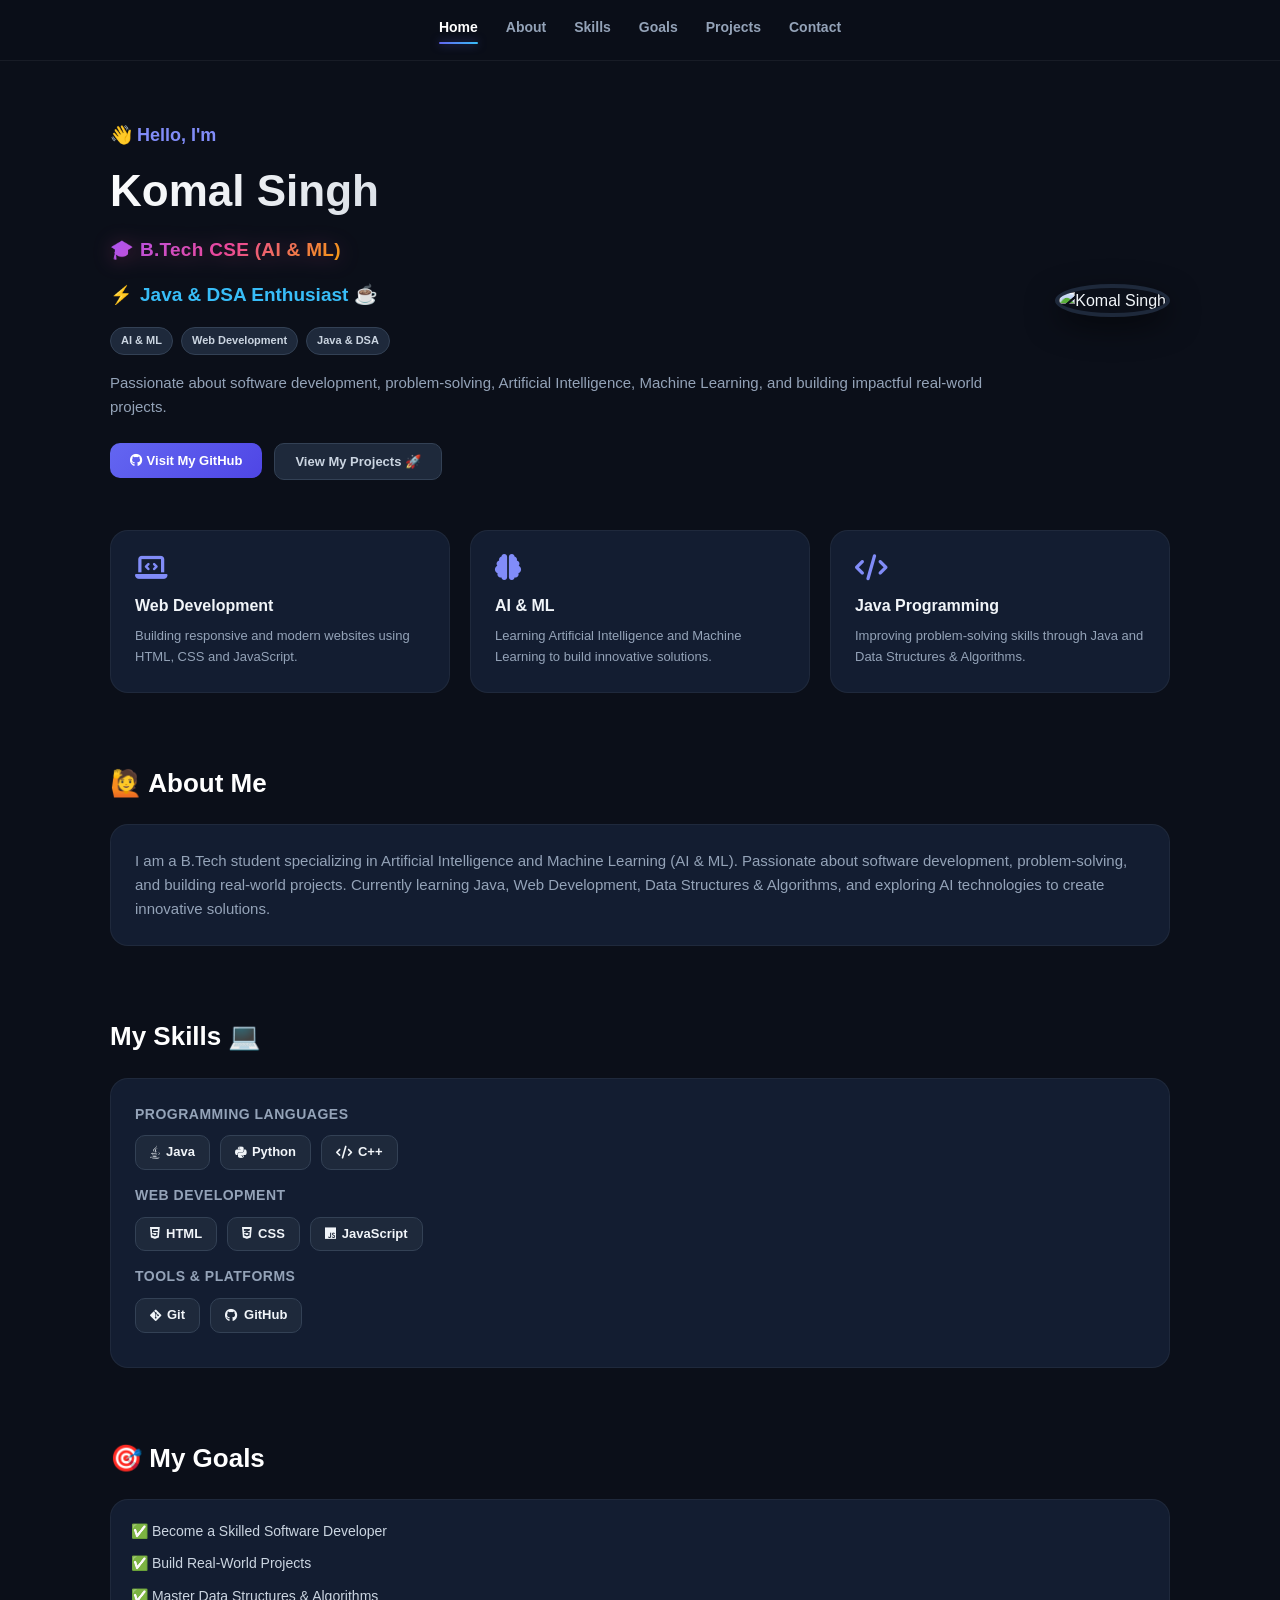
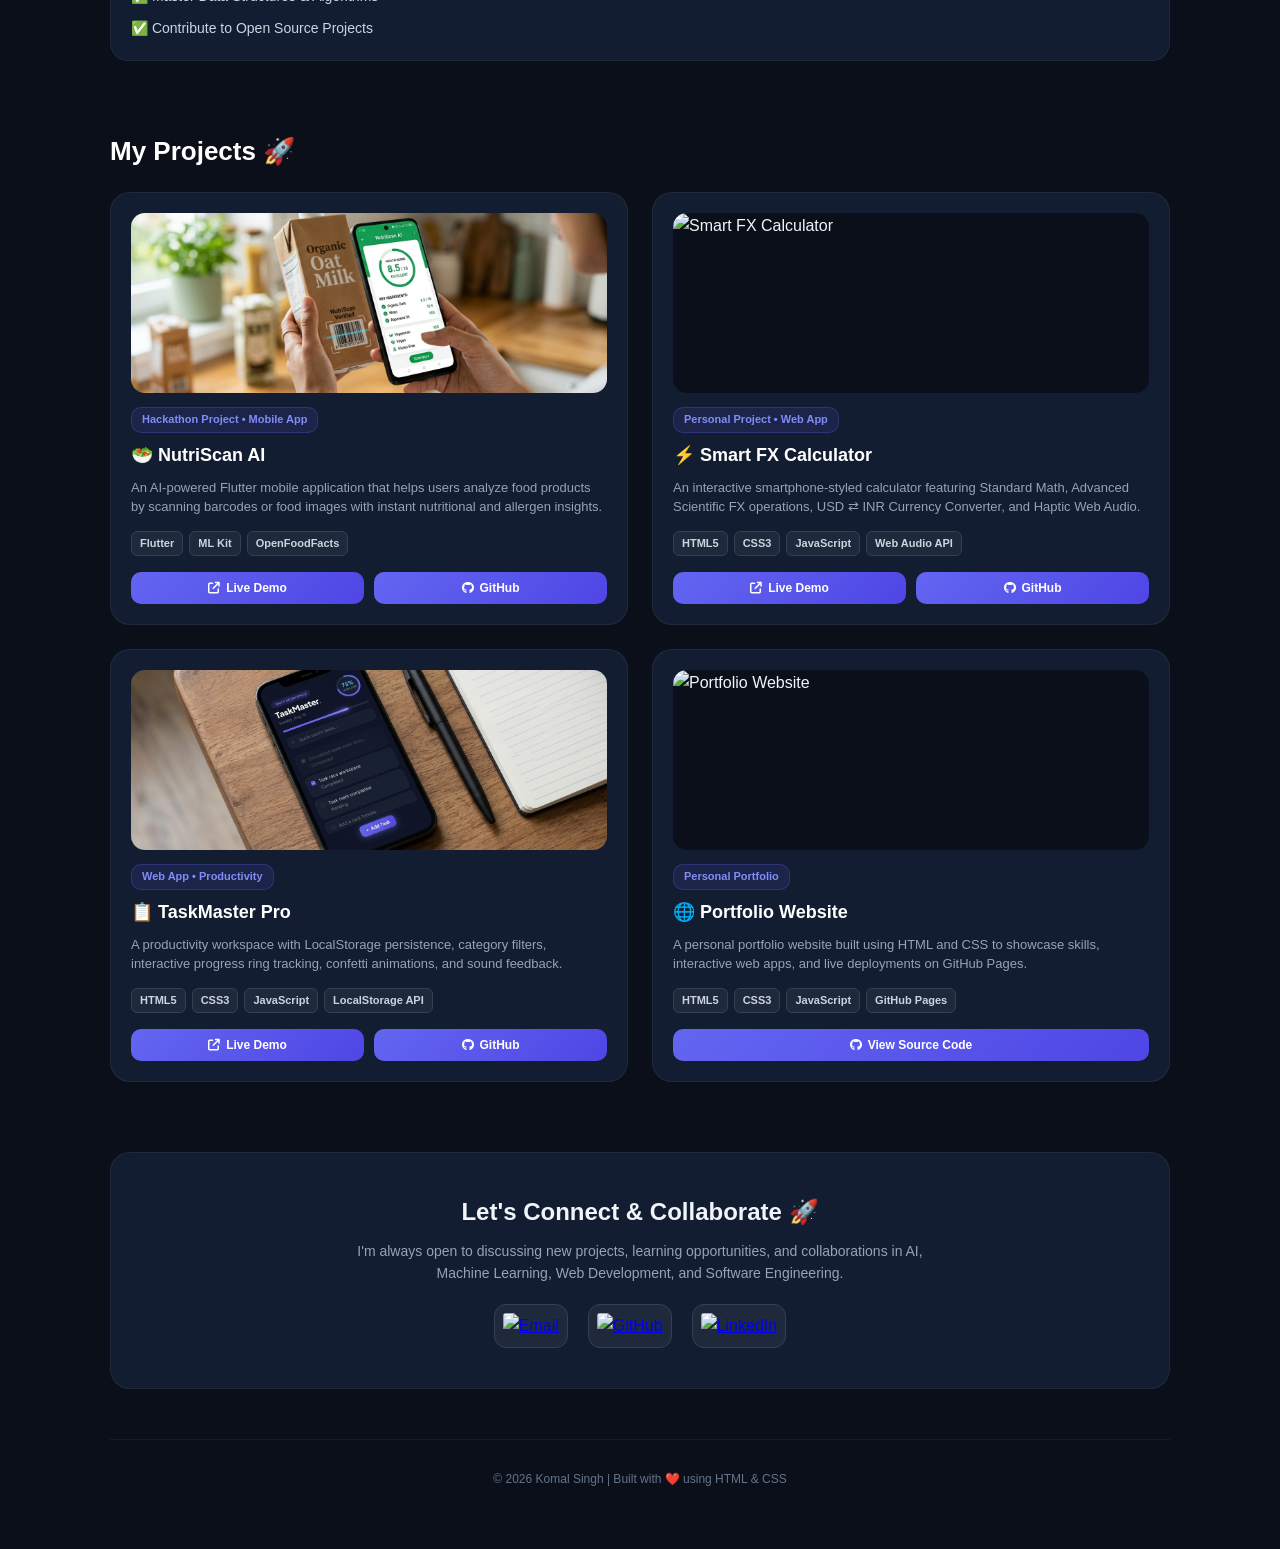
==== commit eee4ac31: "Update portfolio CSS and layout" ====
--- a/PortfolioWebsite/index.html
+++ b/PortfolioWebsite/index.html
@@ -9,231 +9,243 @@
 </head>
 <body>
 
-<nav>
-    <a href="#">Home</a>
-    <a href="#about">About</a>
-    <a href="#skills">Skills</a>
-    <a href="#goals">Goals</a>
-    <a href="#projects">Projects</a>
-    <a href="#contact">Contact</a>
+<nav id="navbar">
+    <a href="#home" class="nav-link active">Home</a>
+    <a href="#about" class="nav-link">About</a>
+    <a href="#skills" class="nav-link">Skills</a>
+    <a href="#goals" class="nav-link">Goals</a>
+    <a href="#projects" class="nav-link">Projects</a>
+    <a href="#contact" class="nav-link">Contact</a>
 </nav>
 
 <div class="container">
 
-    <!-- Hero Section -->
-    <div class="hero">
-        <div class="hero-text">
-            <h3>👋 Hello, I'm</h3>
-            <h1>Komal Singh</h1>
-            <h2 id="typing-text">🎓 B.Tech CSE (AI & ML)</h2>
-
-            <div class="hero-badges">
-                <span>AI & ML</span>
-                <span>Web Development</span>
-                <span>Java</span>
-                <span>Hackathon Participant</span>
-            </div>
-            
-            <div class="hero-status">
-                <span>🚀 Open to Learning & Building Projects</span>
-            </div>
-
+    <!-- Hero / Home Section -->
+    <section class="section-block" id="home">
+        <div class="hero">
+            <div class="hero-text">
+                <h3>👋 Hello, I'm</h3>
+                <h1>Komal Singh</h1>
+                <h2 class="degree-badge">🎓 B.Tech CSE (AI & ML)</h2>
+
+                <div class="role-wrapper">
+                    <span class="role-icon">⚡</span>
+                    <span id="spin-text" class="spinning-text">Future Software Engineer</span>
+                </div>
+
+                <div class="hero-badges">
+                    <span>AI & ML</span>
+                    <span>Web Development</span>
+                    <span>Java & DSA</span>
+                </div>
+                
+                <p>
+                    Passionate about software development, problem-solving, Artificial Intelligence, Machine Learning, and building impactful real-world projects.
+                </p>
+
+                <div class="hero-cta">
+                    <a href="https://github.com/komalsingh64" target="_blank">
+                        <button class="primary-btn"><i class="fa-brands fa-github"></i> Visit My GitHub</button>
+                    </a>
+                    <a href="#projects">
+                        <button class="secondary-btn">View My Projects 🚀</button>
+                    </a>
+                </div>
+            </div>
+
+            <div class="hero-image">
+                <img src="profile.jpg.png" alt="Komal Singh" class="profile-pic">
+            </div>
+        </div>
+
+        <!-- Highlights -->
+        <div class="highlights">
+            <div class="highlight-card">
+                <i class="fa-solid fa-laptop-code"></i>
+                <h3>Web Development</h3>
+                <p>Building responsive and modern websites using HTML, CSS and JavaScript.</p>
+            </div>
+
+            <div class="highlight-card">
+                <i class="fa-solid fa-brain"></i>
+                <h3>AI & ML</h3>
+                <p>Learning Artificial Intelligence and Machine Learning to build innovative solutions.</p>
+            </div>
+
+            <div class="highlight-card">
+                <i class="fa-solid fa-code"></i>
+                <h3>Java Programming</h3>
+                <p>Improving problem-solving skills through Java and Data Structures & Algorithms.</p>
+            </div>
+        </div>
+    </section>
+
+    <!-- About Me Section -->
+    <section class="section-block" id="about">
+        <h2 class="section-heading">🙋 About Me</h2>
+        <p class="about-text">
+            I am a B.Tech student specializing in Artificial Intelligence and Machine Learning (AI & ML). Passionate about software development, problem-solving, and building real-world projects. Currently learning Java, Web Development, Data Structures & Algorithms, and exploring AI technologies to create innovative solutions.
+        </p>
+    </section>
+
+    <!-- Skills Section -->
+    <section class="section-block" id="skills">
+        <h2 class="section-heading">My Skills 💻</h2>
+        <div class="skills-category">
+            <h3>Programming Languages</h3>
+            <div class="skills">
+                <span><i class="fa-brands fa-java"></i> Java</span>
+                <span><i class="fa-brands fa-python"></i> Python</span>
+                <span><i class="fa-solid fa-code"></i> C++</span>
+            </div>
+
+            <h3>Web Development</h3>
+            <div class="skills">
+                <span><i class="fa-brands fa-html5"></i> HTML</span>
+                <span><i class="fa-brands fa-css3-alt"></i> CSS</span>
+                <span><i class="fa-brands fa-js"></i> JavaScript</span>
+            </div>
+
+            <h3>Tools & Platforms</h3>
+            <div class="skills">
+                <span><i class="fa-brands fa-git-alt"></i> Git</span>
+                <span><i class="fa-brands fa-github"></i> GitHub</span>
+            </div>
+        </div>
+    </section>
+
+    <!-- Goals Section -->
+    <section class="section-block" id="goals">
+        <h2 class="section-heading">🎯 My Goals</h2>
+        <div class="goals">
+            <p>✅ Become a Skilled Software Developer</p>
+            <p>✅ Build Real-World Projects</p>
+            <p>✅ Master Data Structures & Algorithms</p>
+            <p>✅ Contribute to Open Source Projects</p>
+        </div>
+    </section>
+
+    <!-- Projects Section -->
+    <section class="section-block" id="projects">
+        <h2 class="section-heading">My Projects 🚀</h2>
+        <div class="projects-container">
+
+            <!-- 1. NutriScan AI -->
+            <div class="project">
+                <img src="NutriScan.jpg.png" class="project-image" alt="NutriScan AI">
+                <div class="project-tag">Hackathon Project • Mobile App</div>
+                <h3>🥗 NutriScan AI</h3>
+                <p>
+                    An AI-powered Flutter mobile application that helps users analyze food products by scanning barcodes or food images with instant nutritional and allergen insights.
+                </p>
+                <div class="tech-stack">
+                    <span>Flutter</span>
+                    <span>ML Kit</span>
+                    <span>OpenFoodFacts</span>
+                </div>
+                <div class="project-buttons">
+                    <a href="https://komalsingh64.github.io/NutriScan/" target="_blank">
+                        <button><i class="fa-solid fa-arrow-up-right-from-square"></i> Live Demo</button>
+                    </a>
+                    <a href="https://github.com/komalsingh64/NutriScan" target="_blank">
+                        <button><i class="fa-brands fa-github"></i> GitHub</button>
+                    </a>
+                </div>
+            </div>
+
+            <!-- 2. Smart FX Calculator -->
+            <div class="project">
+                <img src="calculator.jpg.png" class="project-image" alt="Smart FX Calculator">
+                <div class="project-tag">Personal Project • Web App</div>
+                <h3>⚡ Smart FX Calculator</h3>
+                <p>
+                    An interactive smartphone-styled calculator featuring Standard Math, Advanced Scientific FX operations, USD ⇄ INR Currency Converter, and Haptic Web Audio.
+                </p>
+                <div class="tech-stack">
+                    <span>HTML5</span>
+                    <span>CSS3</span>
+                    <span>JavaScript</span>
+                    <span>Web Audio API</span>
+                </div>
+                <div class="project-buttons">
+                    <a href="https://komalsingh64.github.io/MyProject/CalculatorApp/" target="_blank">
+                        <button><i class="fa-solid fa-arrow-up-right-from-square"></i> Live Demo</button>
+                    </a>
+                    <a href="https://github.com/komalsingh64/CalculatorApp" target="_blank">
+                        <button><i class="fa-brands fa-github"></i> GitHub</button>
+                    </a>
+                </div>
+            </div>
+
+            <!-- 3. TaskMaster Pro -->
+            <div class="project">
+                <img src="TodoApp.jpg.png" class="project-image" alt="TaskMaster Pro">
+                <div class="project-tag">Web App • Productivity</div>
+                <h3>📋 TaskMaster Pro</h3>
+                <p>
+                    A productivity workspace with LocalStorage persistence, category filters, interactive progress ring tracking, confetti animations, and sound feedback.
+                </p>
+                <div class="tech-stack">
+                    <span>HTML5</span>
+                    <span>CSS3</span>
+                    <span>JavaScript</span>
+                    <span>LocalStorage API</span>
+                </div>
+                <div class="project-buttons">
+                    <a href="https://komalsingh64.github.io/TodoApp/" target="_blank">
+                        <button><i class="fa-solid fa-arrow-up-right-from-square"></i> Live Demo</button>
+                    </a>
+                    <a href="https://github.com/komalsingh64/TodoApp" target="_blank">
+                        <button><i class="fa-brands fa-github"></i> GitHub</button>
+                    </a>
+                </div>
+            </div>
+
+            <!-- 4. Portfolio Website -->
+            <div class="project">
+                <img src="profile.jpg.png" class="project-image" alt="Portfolio Website">
+                <div class="project-tag">Personal Portfolio</div>
+                <h3>🌐 Portfolio Website</h3>
+                <p>
+                    A personal portfolio website built using HTML and CSS to showcase skills, interactive web apps, and live deployments on GitHub Pages.
+                </p>
+                <div class="tech-stack">
+                    <span>HTML5</span>
+                    <span>CSS3</span>
+                    <span>JavaScript</span>
+                    <span>GitHub Pages</span>
+                </div>
+                <div class="project-buttons">
+                    <a href="https://github.com/komalsingh64/PortfolioWebsite" target="_blank" style="width: 100%;">
+                        <button><i class="fa-brands fa-github"></i> View Source Code</button>
+                    </a>
+                </div>
+            </div>
+
+        </div>
+    </section>
+
+    <!-- Contact Section -->
+    <section class="section-block" id="contact">
+        <div class="contact-box">
+            <h2>Let's Connect & Collaborate 🚀</h2>
             <p>
-                Passionate about software development, problem-solving, Artificial Intelligence, Machine Learning, and building impactful real-world projects.
+                I'm always open to discussing new projects, learning opportunities, and collaborations in AI, Machine Learning, Web Development, and Software Engineering.
             </p>
 
-            <div class="hero-cta">
-                <a href="https://github.com/komalsingh64" target="_blank">
-                    <button class="primary-btn"><i class="fa-brands fa-github"></i> Visit My GitHub</button>
+            <div class="social-links">
+                <a href="mailto:komalsingh124jsr@gmail.com" target="_blank" title="Email">
+                    <img src="https://img.icons8.com/fluency/48/gmail-new.png" class="social-icon" alt="Email">
                 </a>
-                <a href="#projects">
-                    <button class="secondary-btn">View My Projects 🚀</button>
+                <a href="https://github.com/komalsingh64" target="_blank" title="GitHub">
+                    <img src="https://img.icons8.com/ios-glyphs/90/github.png" class="social-icon" alt="GitHub">
                 </a>
-            </div>
-        </div>
-
-        <div class="hero-image">
-            <img src="profile.jpg.png" alt="Komal Singh" class="profile-pic">
-        </div>
-    </div>
-
-    <!-- Highlights -->
-    <div class="highlights">
-        <div class="highlight-card">
-            <i class="fa-solid fa-laptop-code"></i>
-            <h3>Web Development</h3>
-            <p>Building responsive and modern websites using HTML, CSS and JavaScript.</p>
-        </div>
-
-        <div class="highlight-card">
-            <i class="fa-solid fa-brain"></i>
-            <h3>AI & ML</h3>
-            <p>Learning Artificial Intelligence and Machine Learning to build innovative solutions.</p>
-        </div>
-
-        <div class="highlight-card">
-            <i class="fa-solid fa-code"></i>
-            <h3>Java Programming</h3>
-            <p>Improving problem-solving skills through Java and Data Structures & Algorithms.</p>
-        </div>
-    </div>
-
-    <!-- About Me -->
-    <h2 id="about" class="section-heading">🙋 About Me</h2>
-    <p class="about-text">
-        I am a B.Tech student specializing in Artificial Intelligence and Machine Learning (AI & ML). Passionate about software development, problem-solving, and building real-world projects. Currently learning Java, Web Development, Data Structures & Algorithms, and exploring AI technologies to create innovative solutions.
-    </p>
-
-    <!-- Skills -->
-    <h2 id="skills" class="section-heading">My Skills 💻</h2>
-    <div class="skills-category">
-        <h3>Programming Languages</h3>
-        <div class="skills">
-            <span><i class="fa-brands fa-java"></i> Java</span>
-            <span><i class="fa-brands fa-python"></i> Python</span>
-            <span><i class="fa-solid fa-code"></i> C++</span>
-        </div>
-
-        <h3>Web Development</h3>
-        <div class="skills">
-            <span><i class="fa-brands fa-html5"></i> HTML</span>
-            <span><i class="fa-brands fa-css3-alt"></i> CSS</span>
-            <span><i class="fa-brands fa-js"></i> JavaScript</span>
-        </div>
-
-        <h3>Tools & Platforms</h3>
-        <div class="skills">
-            <span><i class="fa-brands fa-git-alt"></i> Git</span>
-            <span><i class="fa-brands fa-github"></i> GitHub</span>
-        </div>
-    </div>
-
-    <!-- Goals -->
-    <h2 id="goals" class="section-heading">🎯 My Goals</h2>
-    <div class="goals">
-        <p>✅ Become a Skilled Software Developer</p>
-        <p>✅ Build Real-World Projects</p>
-        <p>✅ Master Data Structures & Algorithms</p>
-        <p>✅ Contribute to Open Source Projects</p>
-    </div>
-
-    <!-- Projects Section -->
-    <h2 id="projects" class="section-heading">My Projects 🚀</h2>
-    <div class="projects-container">
-
-        <!-- 1. NutriScan AI -->
-        <div class="project">
-            <img src="NutriScan.jpg.png" class="project-image" alt="NutriScan AI">
-            <div class="project-tag">Hackathon Project • Mobile App</div>
-            <h3>🥗 NutriScan AI</h3>
-            <p>
-                An AI-powered Flutter mobile application that helps users analyze food products by scanning barcodes or food images with instant nutritional and allergen insights.
-            </p>
-            <div class="tech-stack">
-                <span>Flutter</span>
-                <span>ML Kit</span>
-                <span>OpenFoodFacts</span>
-            </div>
-            <div class="project-buttons">
-                <a href="https://komalsingh64.github.io/NutriScan/" target="_blank">
-                    <button><i class="fa-solid fa-arrow-up-right-from-square"></i> Live Demo</button>
+                <a href="https://www.linkedin.com/in/komal-singh-94a67a343/" target="_blank" title="LinkedIn">
+                    <img src="https://img.icons8.com/color/96/linkedin.png" class="social-icon" alt="LinkedIn">
                 </a>
-                <a href="https://github.com/komalsingh64/NutriScan" target="_blank">
-                    <button><i class="fa-brands fa-github"></i> GitHub</button>
-                </a>
-            </div>
-        </div>
-
-        <!-- 2. Smart FX Calculator -->
-        <div class="project">
-            <img src="Calculator.jpg.png" class="project-image" alt="Smart FX Calculator">
-            <div class="project-tag">Personal Project • Web App</div>
-            <h3>⚡ Smart FX Calculator</h3>
-            <p>
-                An interactive smartphone-styled calculator featuring Standard Math, Advanced Scientific FX operations, USD ⇄ INR Currency Converter, and Haptic Web Audio.
-            </p>
-            <div class="tech-stack">
-                <span>HTML5</span>
-                <span>CSS3</span>
-                <span>JavaScript</span>
-                <span>Web Audio API</span>
-            </div>
-            <div class="project-buttons">
-                <a href="https://komalsingh64.github.io/MyProject/CalculatorApp/" target="_blank">
-                    <button><i class="fa-solid fa-arrow-up-right-from-square"></i> Live Demo</button>
-                </a>
-                <a href="https://github.com/komalsingh64/CalculatorApp" target="_blank">
-                    <button><i class="fa-brands fa-github"></i> GitHub</button>
-                </a>
-            </div>
-        </div>
-
-        <!-- 3. TaskMaster Pro -->
-        <div class="project">
-            <img src="TodoApp.jpg.png" class="project-image" alt="TaskMaster Pro">
-            <div class="project-tag">Web App • Productivity</div>
-            <h3>📋 TaskMaster Pro</h3>
-            <p>
-                A productivity workspace with LocalStorage persistence, category filters, interactive progress ring tracking, confetti animations, and sound feedback.
-            </p>
-            <div class="tech-stack">
-                <span>HTML5</span>
-                <span>CSS3</span>
-                <span>JavaScript</span>
-                <span>LocalStorage API</span>
-            </div>
-            <div class="project-buttons">
-                <a href="https://komalsingh64.github.io/TodoApp/" target="_blank">
-                    <button><i class="fa-solid fa-arrow-up-right-from-square"></i> Live Demo</button>
-                </a>
-                <a href="https://github.com/komalsingh64/TodoApp" target="_blank">
-                    <button><i class="fa-brands fa-github"></i> GitHub</button>
-                </a>
-            </div>
-        </div>
-
-        <!-- 4. Portfolio Website -->
-        <div class="project">
-            <img src="profile.jpg.png" class="project-image" alt="Portfolio Website">
-            <div class="project-tag">Personal Portfolio</div>
-            <h3>🌐 Portfolio Website</h3>
-            <p>
-                A personal portfolio website built using HTML and CSS to showcase skills, interactive web apps, and live deployments on GitHub Pages.
-            </p>
-            <div class="tech-stack">
-                <span>HTML5</span>
-                <span>CSS3</span>
-                <span>JavaScript</span>
-                <span>GitHub Pages</span>
-            </div>
-            <div class="project-buttons">
-                <a href="https://github.com/komalsingh64/PortfolioWebsite" target="_blank" style="width: 100%;">
-                    <button><i class="fa-brands fa-github"></i> View Source Code</button>
-                </a>
-            </div>
-        </div>
-
-    </div> <!-- End of projects-container -->
-
-    <!-- Contact Box -->
-    <div class="contact-box" id="contact">
-        <h2>Let's Connect & Collaborate 🚀</h2>
-        <p>
-            I'm always open to discussing new projects, learning opportunities, and collaborations in AI, Machine Learning, Web Development, and Software Engineering.
-        </p>
-
-        <div class="social-links">
-            <a href="mailto:komalsingh124jsr@gmail.com" target="_blank" title="Email">
-                <img src="https://img.icons8.com/fluency/48/gmail-new.png" class="social-icon" alt="Email">
-            </a>
-            <a href="https://github.com/komalsingh64" target="_blank" title="GitHub">
-                <img src="https://img.icons8.com/ios-glyphs/90/github.png" class="social-icon" alt="GitHub">
-            </a>
-            <a href="https://www.linkedin.com/in/komal-singh-94a67a343/" target="_blank" title="LinkedIn">
-                <img src="https://img.icons8.com/color/96/linkedin.png" class="social-icon" alt="LinkedIn">
-            </a>
-        </div>
-    </div>
+            </div>
+        </div>
+    </section>
 
     <!-- Footer -->
     <footer>
--- a/PortfolioWebsite/style.css
+++ b/PortfolioWebsite/style.css
@@ -1,3 +1,7 @@
+html {
+    scroll-behavior: smooth;
+    scroll-padding-top: 80px; /* Navbar ke peeche heading na chupe */
+}
 @import url('https://fonts.googleapis.com/css2?family=Plus+Jakarta+Sans:wght@400;500;600;700;800&display=swap');
 
 * {
@@ -7,13 +11,18 @@
     font-family: 'Plus Jakarta Sans', sans-serif;
 }
 
+html {
+    scroll-behavior: smooth;
+    scroll-padding-top: 90px;
+}
+
 body {
     background-color: #0b0f19;
     color: #f1f5f9;
     line-height: 1.6;
 }
 
-/* Navbar */
+/* Navbar with Active Underline */
 nav {
     position: sticky;
     top: 0;
@@ -21,22 +30,47 @@
     backdrop-filter: blur(12px);
     display: flex;
     justify-content: center;
-    gap: 24px;
+    gap: 28px;
     padding: 16px 20px;
     z-index: 100;
     border-bottom: 1px solid rgba(255, 255, 255, 0.06);
 }
 
-nav a {
+.nav-link {
+    position: relative;
     color: #94a3b8;
     text-decoration: none;
     font-weight: 600;
     font-size: 14px;
-    transition: color 0.2s;
-}
-
-nav a:hover {
-    color: #6366f1;
+    padding-bottom: 6px;
+    transition: color 0.25s ease;
+}
+
+.nav-link:hover {
+    color: #ffffff;
+}
+
+/* Glowing underline line below current section */
+.nav-link::after {
+    content: '';
+    position: absolute;
+    bottom: 0;
+    left: 50%;
+    width: 0;
+    height: 2.5px;
+    background: linear-gradient(90deg, #6366f1, #38bdf8);
+    border-radius: 4px;
+    transition: width 0.3s ease, left 0.3s ease;
+    box-shadow: 0 0 10px rgba(99, 102, 241, 0.6);
+}
+
+.nav-link.active {
+    color: #ffffff;
+}
+
+.nav-link.active::after {
+    width: 100%;
+    left: 0;
 }
 
 /* Container */
@@ -46,13 +80,18 @@
     padding: 40px 20px 60px 20px;
 }
 
+.section-block {
+    padding-top: 20px;
+    margin-bottom: 50px;
+}
+
 /* Hero Section */
 .hero {
     display: flex;
     align-items: center;
     justify-content: space-between;
     gap: 40px;
-    margin-bottom: 60px;
+    margin-bottom: 50px;
 }
 
 .hero-text {
@@ -74,17 +113,55 @@
     -webkit-text-fill-color: transparent;
 }
 
-.hero-text h2 {
+/* Attractive Degree Gradient */
+.degree-badge {
+    font-size: 19px;
+    font-weight: 800;
+    margin-bottom: 12px;
+    display: inline-block;
+    background: linear-gradient(135deg, #a855f7 0%, #ec4899 50%, #f59e0b 100%);
+    -webkit-background-clip: text;
+    -webkit-text-fill-color: transparent;
+    filter: drop-shadow(0 2px 10px rgba(236, 72, 153, 0.3));
+    letter-spacing: 0.3px;
+}
+
+/* Fast Rotating Text Animation */
+.role-wrapper {
+    display: flex;
+    align-items: center;
+    gap: 8px;
+    height: 36px;
+    margin-bottom: 14px;
+}
+
+.role-icon {
     font-size: 18px;
+}
+
+.spinning-text {
+    font-size: 19px;
+    font-weight: 800;
     color: #38bdf8;
-    margin-bottom: 16px;
+    display: inline-block;
+    transition: opacity 0.25s ease, transform 0.25s ease;
+}
+
+.spinning-text.fade-out {
+    opacity: 0;
+    transform: translateY(-8px);
+}
+
+.spinning-text.fade-in {
+    opacity: 1;
+    transform: translateY(0);
 }
 
 .hero-badges {
     display: flex;
     flex-wrap: wrap;
     gap: 8px;
-    margin-bottom: 12px;
+    margin-bottom: 16px;
 }
 
 .hero-badges span {
@@ -97,18 +174,6 @@
     border-radius: 20px;
 }
 
-.hero-status span {
-    display: inline-block;
-    background: rgba(16, 185, 129, 0.12);
-    border: 1px solid rgba(16, 185, 129, 0.3);
-    color: #34d399;
-    font-size: 12px;
-    font-weight: 700;
-    padding: 5px 12px;
-    border-radius: 20px;
-    margin-bottom: 16px;
-}
-
 .hero-text p {
     color: #94a3b8;
     font-size: 15px;
@@ -154,7 +219,7 @@
     display: grid;
     grid-template-columns: repeat(auto-fit, minmax(280px, 1fr));
     gap: 20px;
-    margin-bottom: 60px;
+    margin-bottom: 20px;
 }
 
 .highlight-card {
@@ -184,8 +249,7 @@
 .section-heading {
     font-size: 26px;
     font-weight: 800;
-    margin-top: 50px;
-    margin-bottom: 24px;
+    margin-bottom: 20px;
     color: #ffffff;
 }
 
@@ -255,20 +319,17 @@
     font-weight: 500;
 }
 
-/* ========================================================
-   PROJECTS 2x2 LAPTOP GRID (CLEAN & CENTERED)
-======================================================== */
+/* Projects 2x2 Grid */
 .projects-container {
     display: grid;
-    grid-template-columns: repeat(2, 1fr); /* 2 Cards per row on Laptop */
+    grid-template-columns: repeat(2, 1fr);
     gap: 24px;
     width: 100%;
-    margin-bottom: 60px;
 }
 
 @media (max-width: 768px) {
     .projects-container {
-        grid-template-columns: 1fr; /* 1 Card per row on Mobile */
+        grid-template-columns: 1fr;
     }
 }
 
@@ -372,17 +433,13 @@
     opacity: 0.9;
 }
 
-/* ========================================================
-   CONTACT BOX & FOOTER (CENTERED AT BOTTOM)
-======================================================== */
+/* Contact Box & Footer */
 .contact-box {
     background: #131d31;
     border: 1px solid rgba(255, 255, 255, 0.06);
     border-radius: 20px;
     padding: 40px 20px;
     text-align: center;
-    margin-top: 60px;
-    margin-bottom: 40px;
 }
 
 .contact-box h2 {
@@ -423,6 +480,6 @@
     text-align: center;
     color: #64748b;
     font-size: 12px;
-    padding-top: 20px;
+    padding-top: 30px;
     border-top: 1px solid rgba(255, 255, 255, 0.05);
 }
